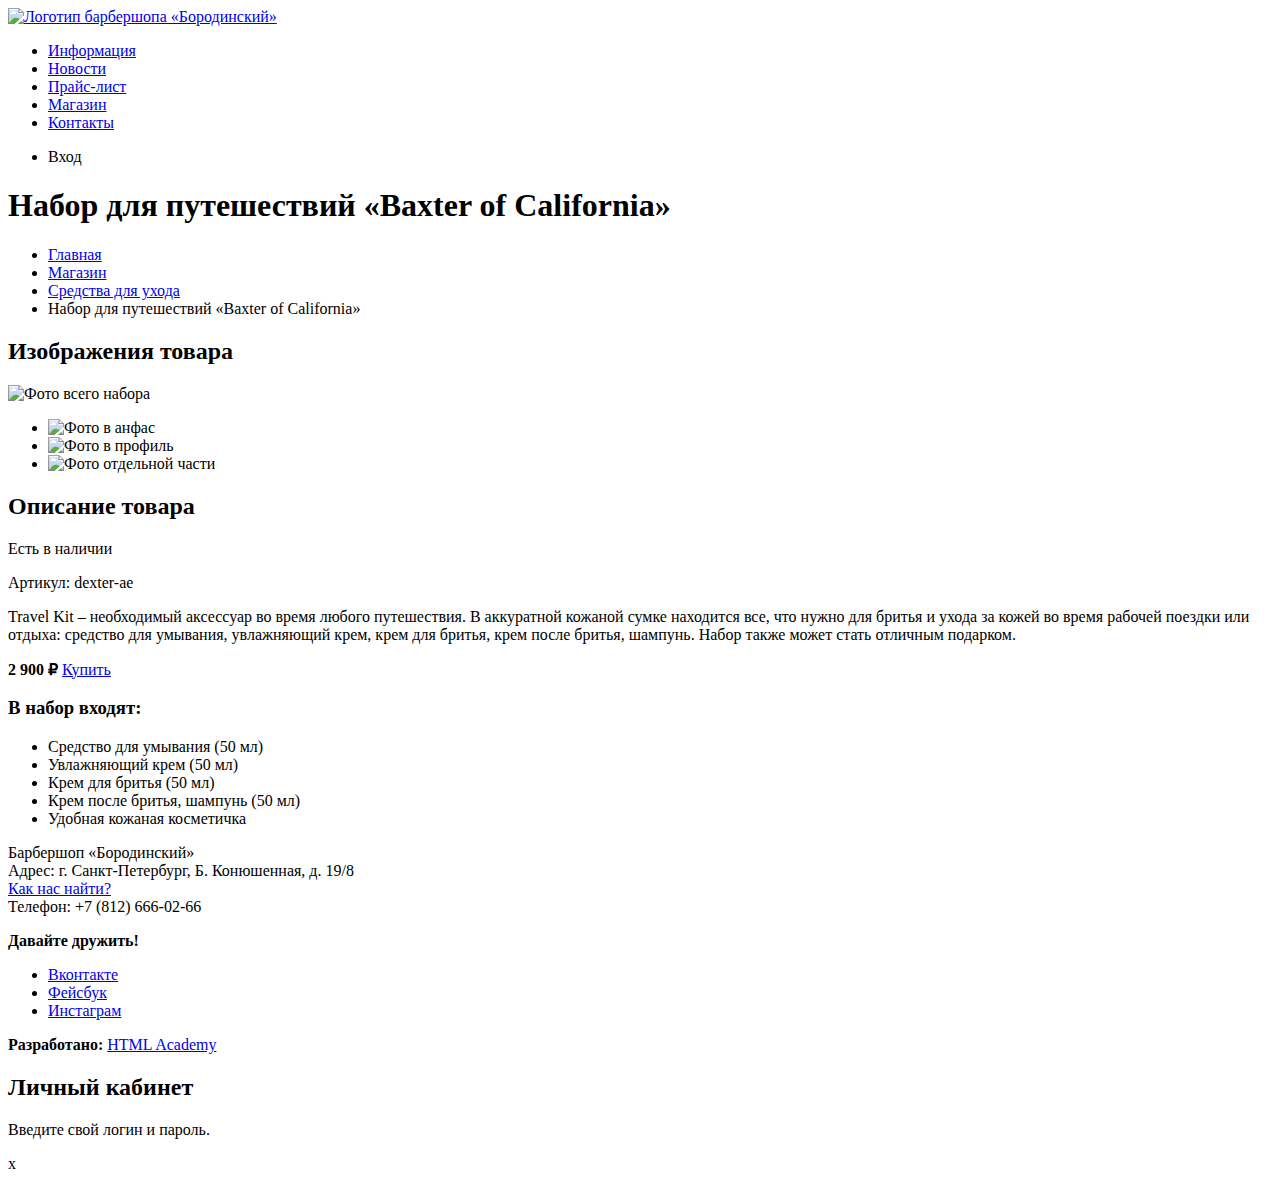
==== card-product.html @ 792886f7 "Базовая разметка Барбершоп." ====
<!DOCTYPE html>
<html lang="ru">
  <head>
    <meta charset="utf-8">
    <title></title>
  </head>
  <body>
    <header class="main-header">
      <nav class="main-navigation">
        <a class="main-header-logo" href="index.html">
          <img src="img/logo.svg" width="111" height="24" alt="Логотип барбершопа «Бородинский»">
        </a>
        <ul class="site-navigation">
          <li><a href="info.html">Информация</a></li>
          <li><a href="news.html">Новости</a></li>
          <li><a href="price.html">Прайс-лист</a></li>
           <li class="site-navigation-current"><a href="catalog.html">Магазин</a></li>
          <li><a href="contacts.html">Контакты</a></li>
        </ul>
        <ul class="user-navigation">
          <li class="login-link">Вход</li>
        </ul>
      </nav>
    </header>
    <main class="container">
      <h1 class="page-title">Набор для путешествий «Baxter of California»</h1>
      <ul class="breadcrumbs">
        <li><a href="index.html">Главная</a></li>
        <li><a href="#">Магазин</a></li>
        <li><a href="#">Средства для ухода</a></li>
        <li class="breadcrumbs-current">Набор для путешествий «Baxter of California»</li>
      </ul>
      <section class="product-photos">
        <h2 class="visually-hidden">Изображения товара</h2>
        <p class="product-photo-full">
          <img src="img/product-big.jpg" width="460" height="498" alt="Фото всего набора">
        </p>
        <ul class="product-photo-preview">
          <li><img src="img/product-small-1.jpg" width="140" height="149" alt="Фото в анфас"></li>
          <li><img src="img/product-small-2.jpg" width="140" height="149" alt="Фото в профиль"></li>
          <li><img src="img/product-small-3.jpg" width="140" height="149" alt="Фото отдельной части"></li>
        </ul>
      </section>
      <section class="product-info">
        <h2 class="visually-hidden">Описание товара</h2>
        <p class="product-availability">Есть в наличии</p>
        <p class="product-article">Артикул: dexter-ae</p>
        <p class="product-text">Travel Kit – необходимый аксессуар во время любого путешествия. В аккуратной кожаной сумке находится все, что нужно для бритья и ухода за кожей во время рабочей поездки или отдыха: средство для умывания, увлажняющий крем, крем для бритья, крем после бритья, шампунь. Набор также может стать отличным подарком.</p>
        <p class="product-price">
          <b>2 900 ₽</b>
          <a class="button" href="#">Купить</a>
        </p>
        <h3>В набор входят:</h3>
        <ul>
          <li>Средство для умывания (50 мл)</li>
          <li>Увлажняющий крем (50 мл)</li>
          <li>Крем для бритья (50 мл)</li>
          <li>Крем после бритья, шампунь (50 мл)</li>
          <li>Удобная кожаная косметичка</li>
        </ul>
      </section>
    </main>
    <footer class="main-footer">
      <p class="footer-contacts">
        Барбершоп «Бородинский»<br>
        Адрес: г. Санкт-Петербург, Б. Конюшенная, д. 19/8<br>
        <a href="map.html">Как нас найти?</a><br>
        Телефон: +7 (812) 666-02-66
      </p>
      <div class="footer-social">
        <b>Давайте дружить!</b>
        <ul>
          <li><a class="social-button" href="#">Вконтакте</a></li>
          <li><a class="social-button" href="#">Фейсбук</a></li>
          <li><a class="social-button" href="#">Инстаграм</a></li>
        </ul>
      </div>
      <p class="footer-copyright">
        <b>Разработано:</b> <a class="button" href="https://htmlacademy.ru">HTML Academy</a>
      </p>
    </footer>

    <section class="modal modal-login">
      <h2>Личный кабинет</h2>
      <p>Введите свой логин и пароль.</p>
      <!-- Здесь будет форма -->
      <span class="modal-close">x</span>
    </section>
  </body>
</html>
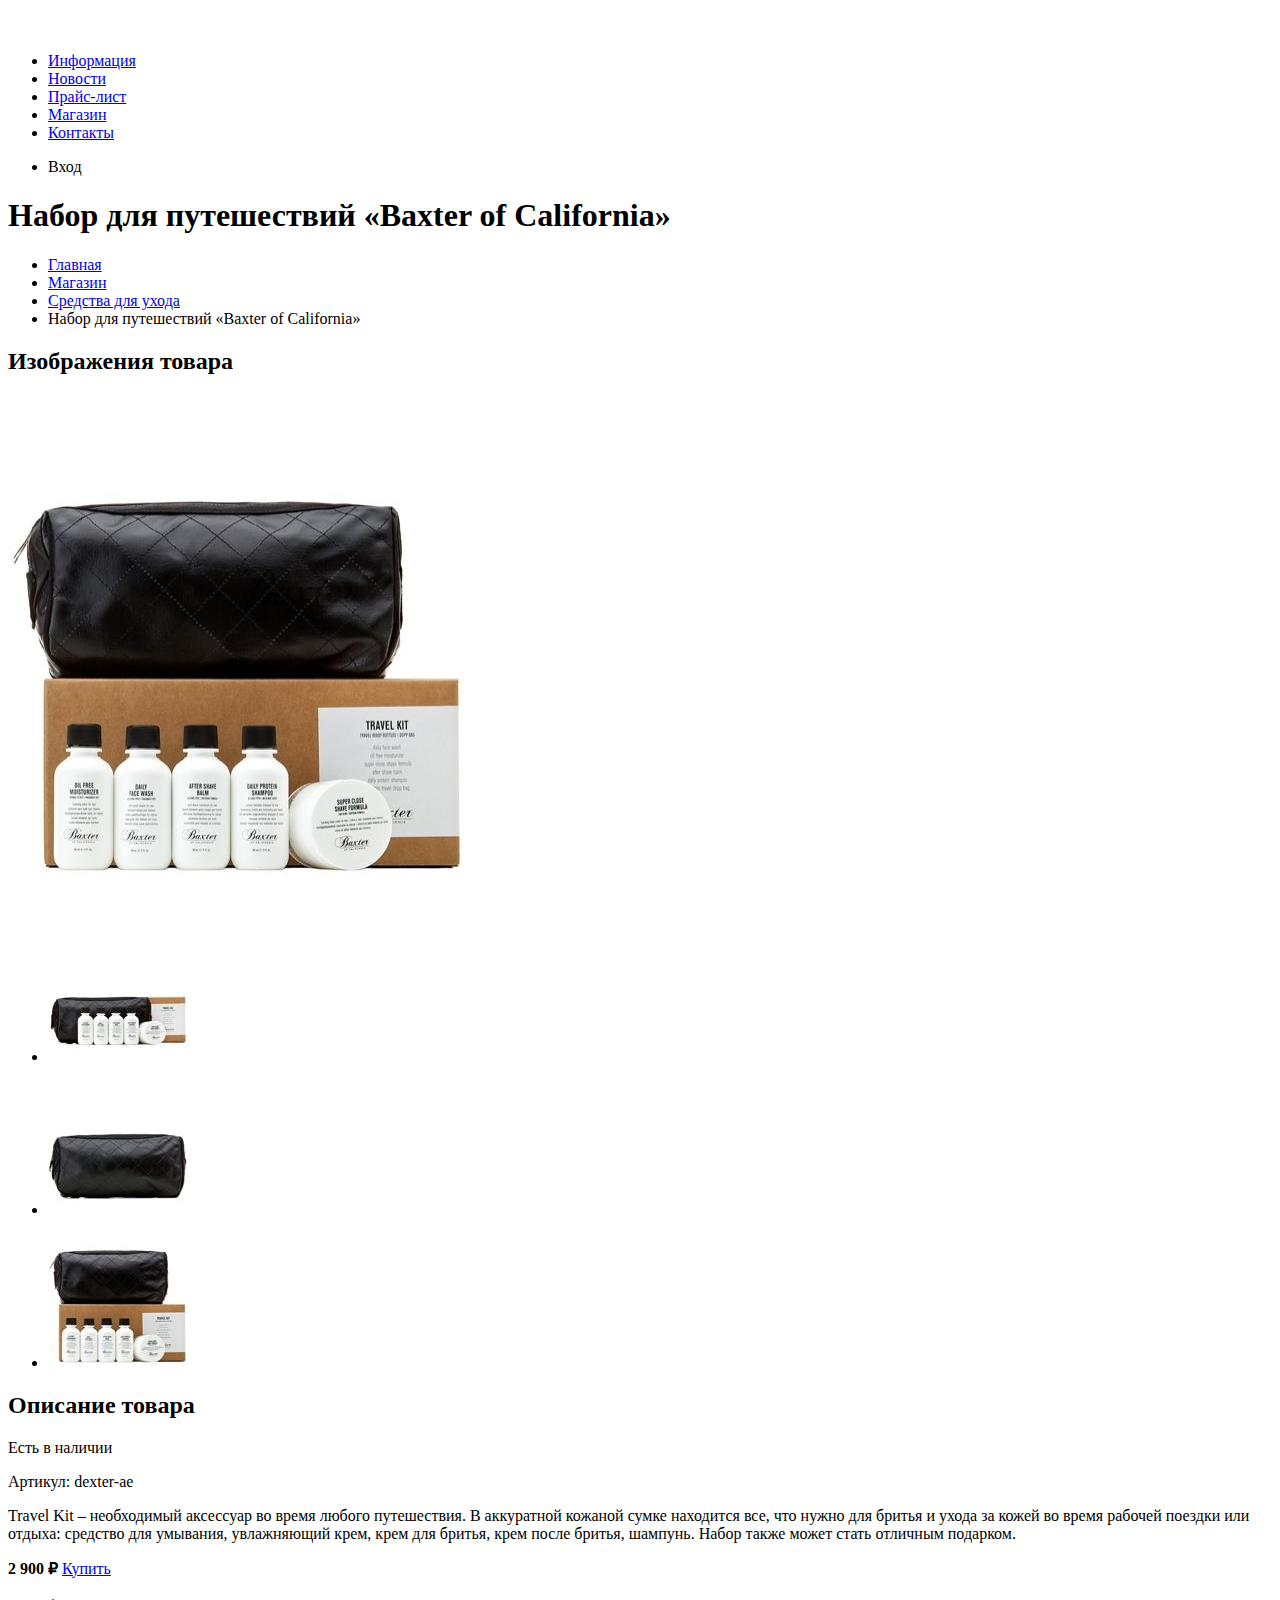
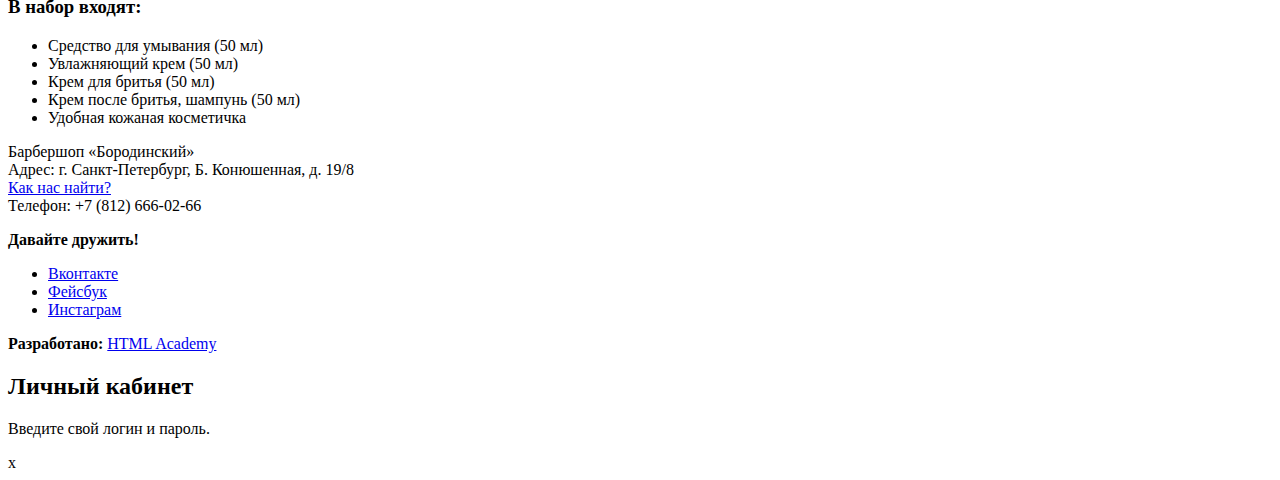
==== commit c7ded18a: "Подготовил графику для проекта Barbershop" ====
--- a/card-product.html
+++ b/card-product.html
@@ -8,7 +8,7 @@
     <header class="main-header">
       <nav class="main-navigation">
         <a class="main-header-logo" href="index.html">
-          <img src="img/logo.svg" width="111" height="24" alt="Логотип барбершопа «Бородинский»">
+          <img src="img/logo-2.svg" width="111" height="24" alt="Логотип барбершопа «Бородинский»">
         </a>
         <ul class="site-navigation">
           <li><a href="info.html">Информация</a></li>
@@ -33,12 +33,12 @@
       <section class="product-photos">
         <h2 class="visually-hidden">Изображения товара</h2>
         <p class="product-photo-full">
-          <img src="img/product-big.jpg" width="460" height="498" alt="Фото всего набора">
+          <img src="img/journey-item-1.jpg" width="460" height="498" alt="Фото всего набора">
         </p>
         <ul class="product-photo-preview">
-          <li><img src="img/product-small-1.jpg" width="140" height="149" alt="Фото в анфас"></li>
-          <li><img src="img/product-small-2.jpg" width="140" height="149" alt="Фото в профиль"></li>
-          <li><img src="img/product-small-3.jpg" width="140" height="149" alt="Фото отдельной части"></li>
+          <li><img src="img/journey-item-2.jpg" width="140" height="149" alt="Фото в анфас"></li>
+          <li><img src="img/journey-item-3.jpg" width="140" height="149" alt="Фото в профиль"></li>
+          <li><img src="img/journey-item-4.jpg" width="140" height="149" alt="Фото отдельной части"></li>
         </ul>
       </section>
       <section class="product-info">
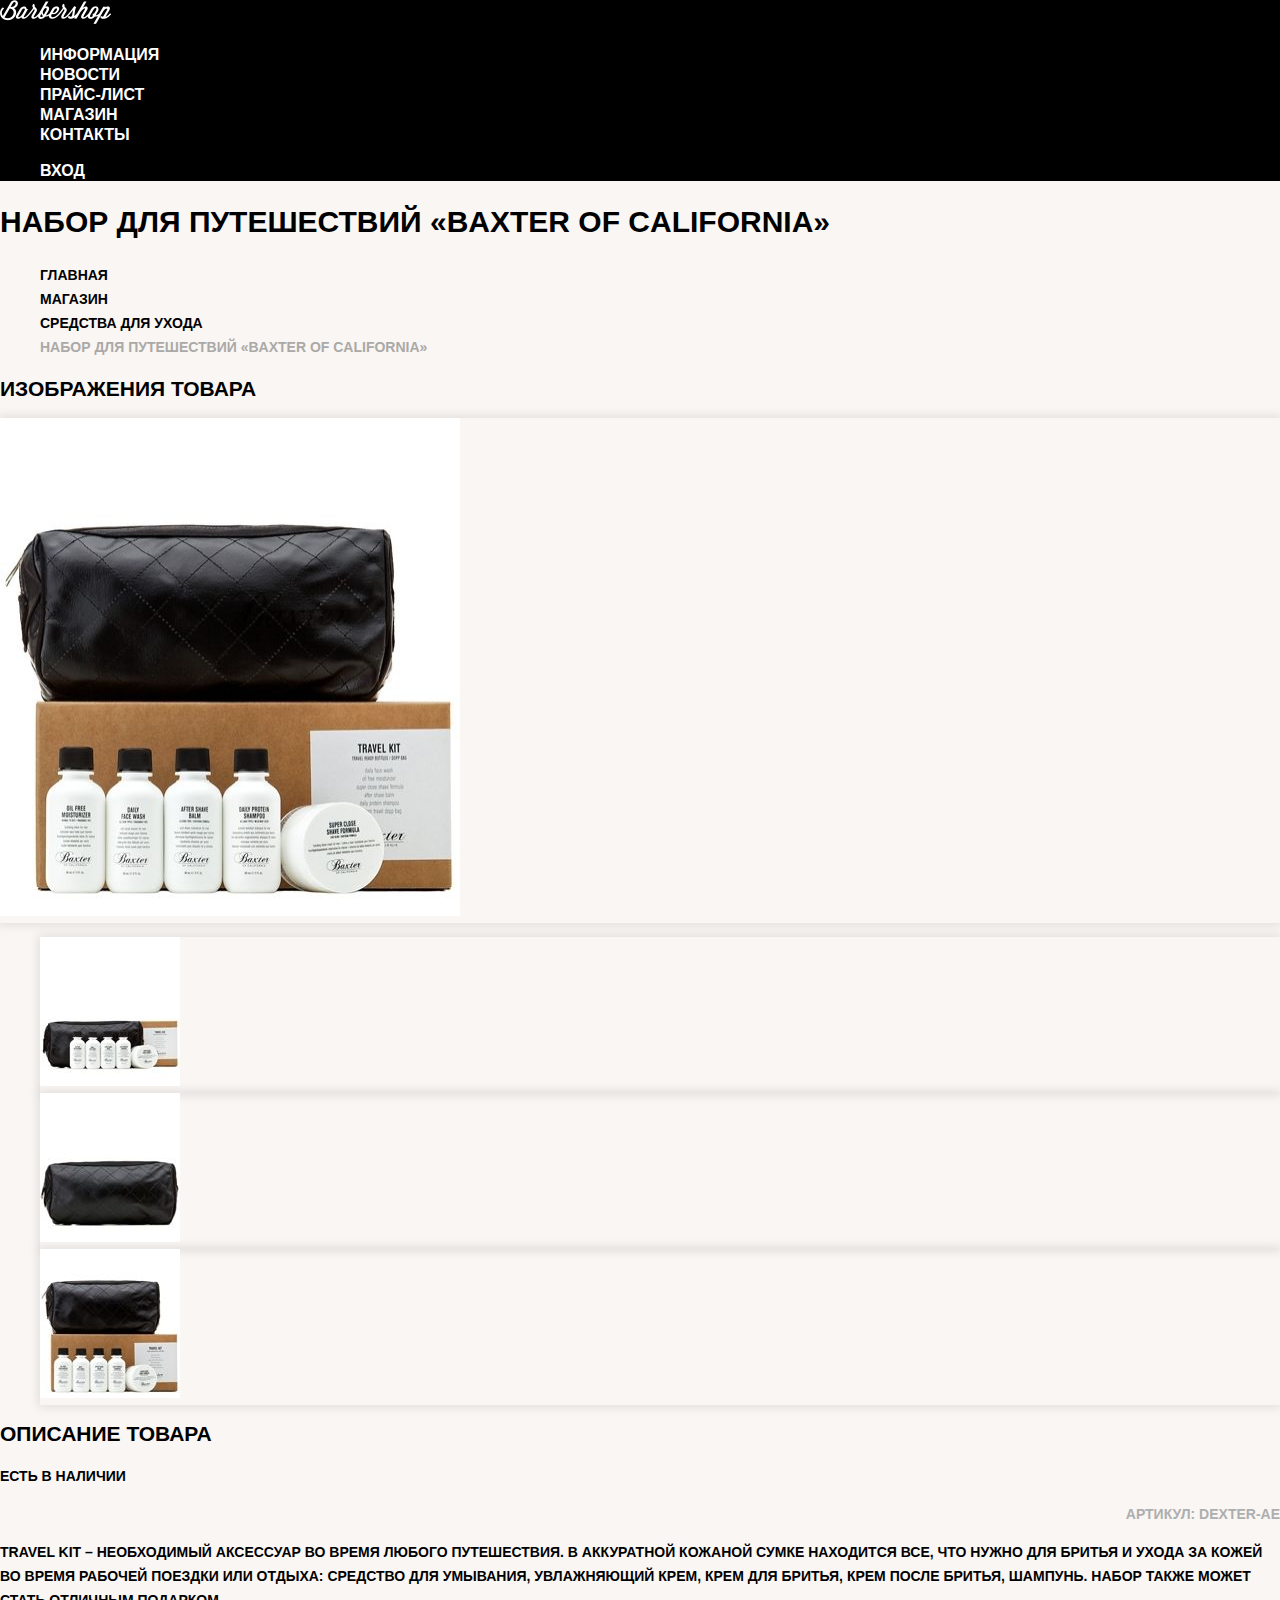
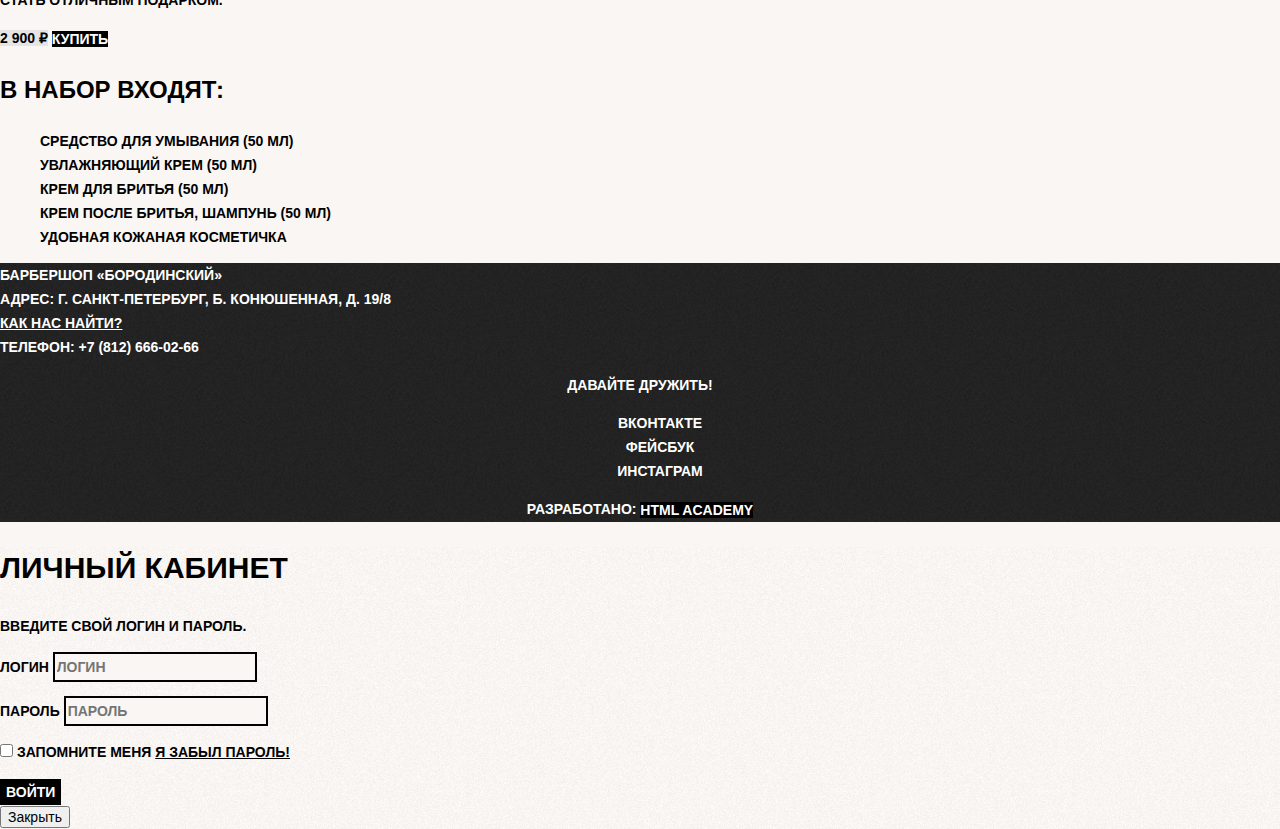
==== commit b2b85326: "Разметка и базовая стилизация" ====
--- a/card-product.html
+++ b/card-product.html
@@ -2,9 +2,11 @@
 <html lang="ru">
   <head>
     <meta charset="utf-8">
-    <title></title>
+    <title>HTML Academy: Барбершоп Страница продуктов</title>
+    <link rel="stylesheet" href="css/normalize.css">
+    <link rel="stylesheet" href="css/style.css">
   </head>
-  <body>
+  <body class="inner-page">
     <header class="main-header">
       <nav class="main-navigation">
         <a class="main-header-logo" href="index.html">
@@ -18,7 +20,9 @@
           <li><a href="contacts.html">Контакты</a></li>
         </ul>
         <ul class="user-navigation">
-          <li class="login-link">Вход</li>
+          <li class="login-link">
+            <a class="login-link" href="login.html">Вход</a>
+          </li>
         </ul>
       </nav>
     </header>
@@ -83,8 +87,25 @@
     <section class="modal modal-login">
       <h2>Личный кабинет</h2>
       <p>Введите свой логин и пароль.</p>
-      <!-- Здесь будет форма -->
-      <span class="modal-close">x</span>
+      <form class="login-form" action="https://echo.htmlacademy.ru" method="post">
+        <p>
+          <label class="visually-hidden" for="user-login">Логин</label>
+          <input class="login-icon-user" id="user-login" type="text" name="login" placeholder="Логин">
+        </p>
+        <p>
+          <label class="visually-hidden" for="user-password">Пароль</label>
+          <input class="login-icon-password" id="user-password" type="password" name="password" placeholder="Пароль">
+        </p>
+        <p class="login-password-info">
+          <label class="login-checkbox">
+            <input type="checkbox" name="remember" class="visually-hidden">
+            <span class="checkbox-indicator"></span>Запомните меня
+          </label>
+          <a class="restore" href="#">Я забыл пароль!</a>
+        </p>
+        <button class="button" type="submit">Войти</button>
+      </form>
+      <button class="modal-close" type="button">Закрыть</button>
     </section>
   </body>
 </html>
--- a/css/style.css
+++ b/css/style.css
@@ -0,0 +1,374 @@
+@font-face {
+  font-family: 'Pts-Sans';
+  font-weight: 400;
+  font-style: normal;
+  src: url('../fonts/ptsansnarrow.woff2') format('woff2'),
+        url('../fonts/ptsansnarrow.woff') format('woff');
+}
+
+@font-face {
+  font-family: 'Pts-Sans-Bold';
+  font-weight: 700;
+  font-style: normal;
+  src: url('../fonts/ptsansnarrowbold.woff2') format('woff2'),
+        url('../fonts/ptsansnarrowbold.woff') format('woff');
+}
+
+body {
+  margin: 0;
+  padding: 0;
+
+  font-family: 'PT Sans Narrow', Arial, sans-serif;
+  font-size: 14px;
+  line-height: 24px;
+  font-weight: 700;
+  color: #ffffff;
+  text-transform: uppercase;
+
+  background-color: #000000;
+  background-image: url('../img/background.jpg');
+  background-position: top center;
+  background-repeat: no-repeat;
+}
+
+.inner-page {
+  color: #000000;
+
+  background-color: #f9f6f3;
+  background-image: url("img/pattern-light.jpg");
+  background-position: 0 0;
+  background-repeat: repeat;
+}
+
+a {
+  text-decoration: none;
+}
+
+.button {
+  font: inherit;
+
+  text-align: center;
+  color: #ffffff;
+  vertical-align: middle;
+  text-transform: uppercase;
+
+  background-color: #000000;
+  border: none;
+}
+
+.button:hover,
+.button:focus,
+.button:active {
+  background-color: #663d15;
+}
+
+.main-navigation {
+  font-size: 16px;
+  line-height: 20px;
+  color: #ffffff;
+
+  background-color: #000000;
+}
+
+.site-navigation,
+.user-navigation {
+  list-style: none;
+}
+
+.site-navigation a,
+.user-navigation a {
+  color: #ffffff;
+}
+
+.site-navigation a:hover,
+.site-navigation a:focus,
+.user-navigation a:hover,
+.user-navigation a:focus {
+  background-color: #242424;
+}
+
+.features-list {
+  list-style: none;
+}
+
+.feature-item {
+  text-align: center;
+}
+
+.feature-item h3 {
+  font-size: 30px;
+  line-height: 42px;
+}
+
+.index-columns {
+  color: #000000;
+
+  background-color: #f8f5f2;
+  background-image: url('../img/background-color.jpg');
+  background-position: 0 0;
+  background-repeat: repeat;
+}
+
+.index-columns h2 {
+  font-size: 30px;
+  line-height: 42px;
+}
+
+.news-list {
+  list-style: none;
+}
+
+.news-item time {
+  text-transform: none;
+}
+
+.gallery-content {
+  background-color: #cccccc;
+  border: 7px solid #ffffff;
+}
+
+.appointment-item input {
+  font: inherit;
+
+  background-color: transparent;
+  border: 2px solid #000000;
+}
+
+.appointment-item input:focus {
+  border-color: #663d15;
+}
+
+.page-title {
+  font-size: 30px;
+  line-height: 42px;
+}
+
+.breadcrumbs {
+  list-style: none;
+}
+
+.breadcrumbs a {
+  color: #000000;
+}
+
+.breadcrumbs a:hover,
+.breadcrumbs a:focus {
+  text-decoration: underline;
+}
+
+.breadcrumbs-current {
+  color: #aba9a7;
+}
+
+.filter fieldset {
+  border: none;
+}
+
+.filter legend {
+  font-size: 24px;
+  line-height: 30px;
+}
+
+.filter ul {
+  list-style: none;
+  line-height: 18px;
+}
+
+.filter-input:hover + label,
+.filter-input:focus + label {
+  color: #663d15;
+}
+
+.filter-input:disabled + label {
+  color: #000000;
+
+  opacity: 0.5;
+}
+
+.catalog-list {
+  list-style: none;
+}
+
+.catalog-item {
+  background-color: #f8f8f8;
+  box-shadow: 0 0 10px rgba(0, 0, 0, 0.1);
+}
+
+.catalog-item:hover {
+  box-shadow: 0 0 10px rgba(0, 0, 0, 0.2);
+}
+
+.catalog-item a {
+  color: #000000;
+}
+
+.catalog-item h3 {
+  font-size: 14px;
+  line-height: 18px;
+}
+
+.catalog-category {
+  text-transform: none;
+}
+
+.catalog-item-price b {
+  font-size: 14px;
+  line-height: 20px;
+  text-align: center;
+
+  background-color: #e5e5e5;
+}
+
+.catalog-item-price .button {
+  line-height: 20px;
+  color: #ffffff;
+}
+
+.pagination-list {
+  list-style: none;
+}
+
+.pagination-item a {
+  color: #ffffff;
+
+  background-color: #000000;
+}
+
+.pagination-item a:hover,
+.pagination-item a:focus,
+.pagination-item a:active {
+  background-color: #663d15;
+}
+
+.pagination-item-current a {
+  color: #000000;
+
+  background-color: #ffffff;
+}
+
+.pagination-item-current a:hover,
+.pagination-item-current a:focus,
+.pagination-item-current a:active {
+  color: #000000;
+
+  background-color: #ffffff;
+}
+
+.product-photo-preview {
+  list-style: none;
+}
+
+.product-photo-preview li {
+  box-shadow: 0 0 10px 2px rgba(0, 0, 0, 0.1);
+}
+
+.product-photo-full {
+  box-shadow: 0 0 10px 2px rgba(0, 0, 0, 0.1);
+}
+
+.product-article {
+  text-align: right;
+  color: #aeaeae;
+}
+
+.product-price b {
+  line-height: 20px;
+  text-align: center;
+
+  background-color: #e5e5e5;
+}
+
+.product-info h3 {
+  font-size: 24px;
+  line-height: 30px;
+}
+
+.product-info ul {
+  list-style: none;
+}
+
+.main-footer {
+  color: #ffffff;
+
+  background-color: #212121;
+  background-image: url('../img/pattern-dark.jpg');
+  background-position: 0 0;
+  background-repeat: repeat;
+}
+
+.footer-contacts a {
+  color: #ffffff;
+  text-decoration: underline;
+}
+
+.footer-contacts a:hover,
+.footer-contacts a:focus {
+  text-decoration: none;
+}
+
+.footer-social {
+  text-align: center;
+}
+
+.footer-social ul {
+  list-style: none;
+}
+
+.social-button {
+  color: #ffffff;
+}
+
+.footer-copyright {
+  text-align: center;
+}
+
+.footer-copyright .button:hover,
+.footer-copyright .button:focus {
+  color: #000000;
+
+  background-color: #ffffff;
+}
+
+.modal {
+  color: #000000;
+
+  background-color: #f8f3f0;
+  background-image: url('../img/background-color.jpg');
+  background-position: 0 0;
+  background-repeat: repeat;
+}
+
+.modal h2 {
+  font-size: 30px;
+  line-height: 42px;
+}
+
+.login-form input[type="text"],
+.login-form input[type="password"] {
+  font: inherit;
+  color: #000000;
+  text-transform: uppercase;
+
+  background-color: #f9f6f3;
+  border: 2px solid #000000;
+}
+
+.login-form input:focus {
+  border-color: #663d15;
+}
+
+.login-checkbox:hover,
+.login-checkbox:focus {
+  color: #663d15;
+}
+
+.restore {
+  color: #000000;
+  text-decoration: underline;
+}
+
+.restore:hover,
+.restore:focus {
+  text-decoration: none;
+}
+
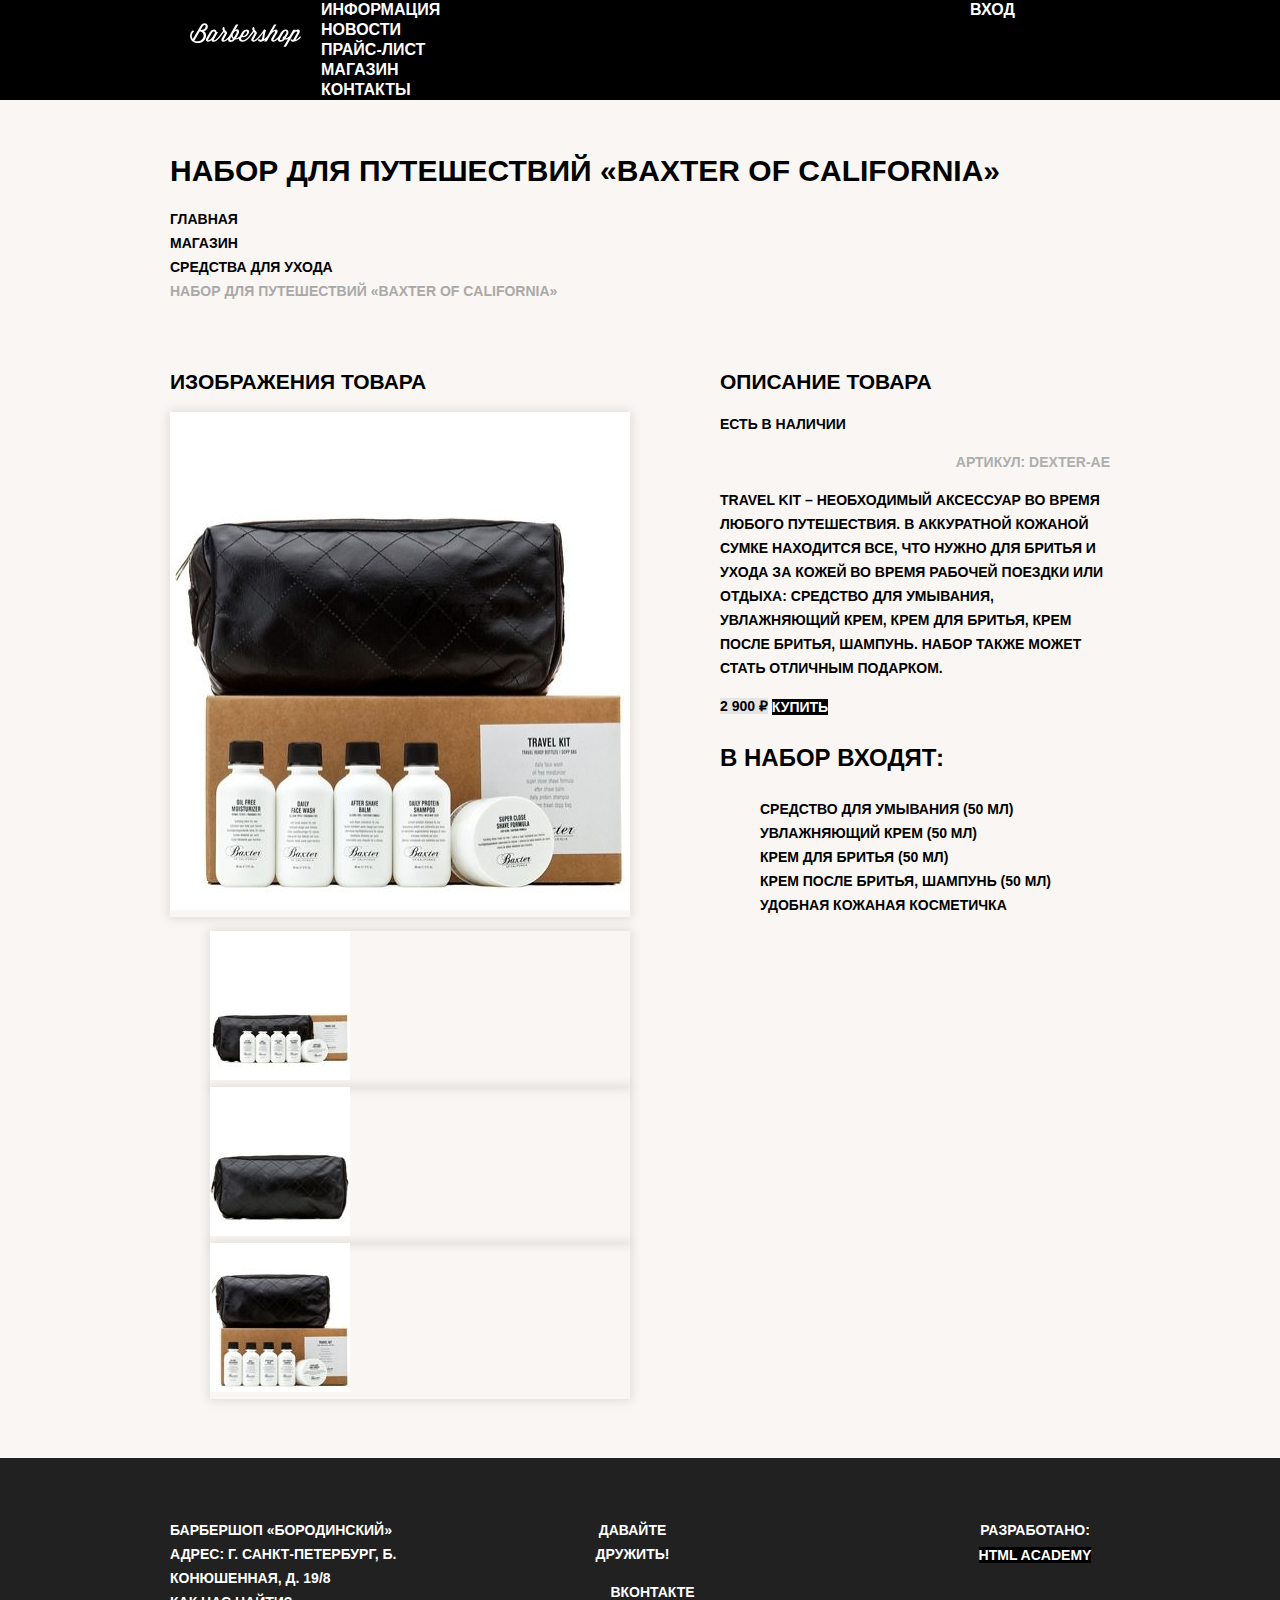
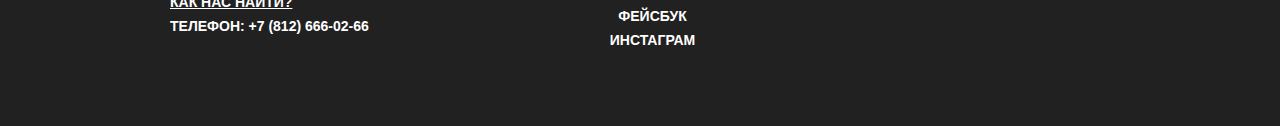
==== commit 6b46ab52: "Сетка Барбершоп." ====
--- a/card-product.html
+++ b/card-product.html
@@ -8,49 +8,56 @@
   </head>
   <body class="inner-page">
     <header class="main-header">
-      <nav class="main-navigation">
+      <nav class="main-navigation container">
         <a class="main-header-logo" href="index.html">
-          <img src="img/logo-2.svg" width="111" height="24" alt="Логотип барбершопа «Бородинский»">
+          <img src="img/logo.svg" width="111" height="24" alt="Логотип барбершопа «Бородинский»">
         </a>
         <ul class="site-navigation">
           <li><a href="info.html">Информация</a></li>
           <li><a href="news.html">Новости</a></li>
           <li><a href="price.html">Прайс-лист</a></li>
-           <li class="site-navigation-current"><a href="catalog.html">Магазин</a></li>
+          <li class="site-navigation-current"><a href="catalog.html">Магазин</a></li>
           <li><a href="contacts.html">Контакты</a></li>
         </ul>
         <ul class="user-navigation">
-          <li class="login-link">
-            <a class="login-link" href="login.html">Вход</a>
-          </li>
+          <li><a class="login-link" href="login.html">Вход</a></li>
         </ul>
       </nav>
     </header>
-    <main class="container">
-      <h1 class="page-title">Набор для путешествий «Baxter of California»</h1>
+  <main class="container">
+    <h1 class="page-title">Набор для путешествий «Baxter of California»</h1>
       <ul class="breadcrumbs">
         <li><a href="index.html">Главная</a></li>
         <li><a href="#">Магазин</a></li>
         <li><a href="#">Средства для ухода</a></li>
         <li class="breadcrumbs-current">Набор для путешествий «Baxter of California»</li>
       </ul>
+      <div class="catalog-columns">
       <section class="product-photos">
         <h2 class="visually-hidden">Изображения товара</h2>
         <p class="product-photo-full">
           <img src="img/journey-item-1.jpg" width="460" height="498" alt="Фото всего набора">
         </p>
         <ul class="product-photo-preview">
-          <li><img src="img/journey-item-2.jpg" width="140" height="149" alt="Фото в анфас"></li>
-          <li><img src="img/journey-item-3.jpg" width="140" height="149" alt="Фото в профиль"></li>
-          <li><img src="img/journey-item-4.jpg" width="140" height="149" alt="Фото отдельной части"></li>
+          <li>
+            <img src="img/journey-item-2.jpg" width="140" height="149" alt="Фото в анфас">
+          </li>
+          <li>
+            <img src="img/journey-item-3.jpg" width="140" height="149" alt="Фото в профиль">
+          </li>
+          <li>
+            <img src="img/journey-item-4.jpg" width="140" height="149" alt="Фото отдельной части">
+          </li>
         </ul>
       </section>
       <section class="product-info">
         <h2 class="visually-hidden">Описание товара</h2>
-        <p class="product-availability">Есть в наличии</p>
-        <p class="product-article">Артикул: dexter-ae</p>
-        <p class="product-text">Travel Kit – необходимый аксессуар во время любого путешествия. В аккуратной кожаной сумке находится все, что нужно для бритья и ухода за кожей во время рабочей поездки или отдыха: средство для умывания, увлажняющий крем, крем для бритья, крем после бритья, шампунь. Набор также может стать отличным подарком.</p>
-        <p class="product-price">
+          <div class="product-description">
+            <p class="product-availability">Есть в наличии</p>
+            <p class="product-article">Артикул: dexter-ae</p>
+          </div>
+          <p class="product-text">Travel Kit – необходимый аксессуар во время любого путешествия. В аккуратной кожаной сумке находится все, что нужно для бритья и ухода за кожей во время рабочей поездки или отдыха: средство для умывания, увлажняющий крем, крем для бритья, крем после бритья, шампунь. Набор также может стать отличным подарком.</p>
+          <p class="product-price">
           <b>2 900 ₽</b>
           <a class="button" href="#">Купить</a>
         </p>
@@ -63,49 +70,28 @@
           <li>Удобная кожаная косметичка</li>
         </ul>
       </section>
-    </main>
-    <footer class="main-footer">
-      <p class="footer-contacts">
-        Барбершоп «Бородинский»<br>
-        Адрес: г. Санкт-Петербург, Б. Конюшенная, д. 19/8<br>
-        <a href="map.html">Как нас найти?</a><br>
-        Телефон: +7 (812) 666-02-66
-      </p>
-      <div class="footer-social">
-        <b>Давайте дружить!</b>
-        <ul>
-          <li><a class="social-button" href="#">Вконтакте</a></li>
-          <li><a class="social-button" href="#">Фейсбук</a></li>
-          <li><a class="social-button" href="#">Инстаграм</a></li>
-        </ul>
-      </div>
-      <p class="footer-copyright">
-        <b>Разработано:</b> <a class="button" href="https://htmlacademy.ru">HTML Academy</a>
-      </p>
-    </footer>
-
-    <section class="modal modal-login">
-      <h2>Личный кабинет</h2>
-      <p>Введите свой логин и пароль.</p>
-      <form class="login-form" action="https://echo.htmlacademy.ru" method="post">
-        <p>
-          <label class="visually-hidden" for="user-login">Логин</label>
-          <input class="login-icon-user" id="user-login" type="text" name="login" placeholder="Логин">
-        </p>
-        <p>
-          <label class="visually-hidden" for="user-password">Пароль</label>
-          <input class="login-icon-password" id="user-password" type="password" name="password" placeholder="Пароль">
-        </p>
-        <p class="login-password-info">
-          <label class="login-checkbox">
-            <input type="checkbox" name="remember" class="visually-hidden">
-            <span class="checkbox-indicator"></span>Запомните меня
-          </label>
-          <a class="restore" href="#">Я забыл пароль!</a>
-        </p>
-        <button class="button" type="submit">Войти</button>
-      </form>
-      <button class="modal-close" type="button">Закрыть</button>
-    </section>
+    </div>
+</main>
+<footer class="main-footer">
+  <div class="container">
+    <p class="footer-contacts">
+    Барбершоп «Бородинский»<br>
+    Адрес: г. Санкт-Петербург, Б. Конюшенная, д. 19/8<br>
+    <a href="map.html">Как нас найти?</a><br>
+    Телефон: +7 (812) 666-02-66
+  </p>
+  <div class="footer-social">
+    <b>Давайте дружить!</b>
+    <ul>
+      <li><a class="social-button" href="#">Вконтакте</a></li>
+      <li><a class="social-button" href="#">Фейсбук</a></li>
+      <li><a class="social-button" href="#">Инстаграм</a></li>
+    </ul>
+  </div>
+  <p class="footer-copyright">
+    <b>Разработано:</b> <a class="button" href="https://htmlacademy.ru">HTML Academy</a>
+  </p>
+  </div>
+</footer>
   </body>
 </html>
--- a/css/style.css
+++ b/css/style.css
@@ -1,24 +1,8 @@
-@font-face {
-  font-family: 'Pts-Sans';
-  font-weight: 400;
-  font-style: normal;
-  src: url('../fonts/ptsansnarrow.woff2') format('woff2'),
-        url('../fonts/ptsansnarrow.woff') format('woff');
-}
-
-@font-face {
-  font-family: 'Pts-Sans-Bold';
-  font-weight: 700;
-  font-style: normal;
-  src: url('../fonts/ptsansnarrowbold.woff2') format('woff2'),
-        url('../fonts/ptsansnarrowbold.woff') format('woff');
-}
-
 body {
   margin: 0;
   padding: 0;
 
-  font-family: 'PT Sans Narrow', Arial, sans-serif;
+  font-family: "PT Sans Narrow", Arial, sans-serif;
   font-size: 14px;
   line-height: 24px;
   font-weight: 700;
@@ -26,7 +10,7 @@
   text-transform: uppercase;
 
   background-color: #000000;
-  background-image: url('../img/background.jpg');
+  background-image: url("img/bg.jpg");
   background-position: top center;
   background-repeat: no-repeat;
 }
@@ -40,6 +24,16 @@
   background-repeat: repeat;
 }
 
+.main-header {
+  margin-bottom: 75px;
+}
+
+.inner-page .main-header {
+  margin-bottom: 50px;
+
+  background-color: #000000;
+}
+
 a {
   text-decoration: none;
 }
@@ -63,16 +57,67 @@
 }
 
 .main-navigation {
+  display: flex;
+  flex-direction: column;
+  align-items: center;
+
   font-size: 16px;
   line-height: 20px;
   color: #ffffff;
 
+  background-color: transparent;
+}
+
+.inner-page .main-navigation {
+  display: flex;
+  align-items: flex-start;
+  flex-direction: row;
+}
+
+.main-header-logo {
+  order: 2;
+  width: 368px;
+  height: 153px;
+}
+
+.inner-page .main-header-logo {
+  order: 0;
+
+  width: 111px;
+  height: 24px;
+  padding: 23px 20px;
+}
+
+.main-navigation-wrapper {
+  width: 100%;
+  margin-bottom: 60px;
+
   background-color: #000000;
 }
+
+.main-navigation-wrapper .container {
+  display: flex;
+  justify-content: space-between;
+}
+
 
 .site-navigation,
 .user-navigation {
   list-style: none;
+  margin: 0;
+  padding: 0;
+}
+
+.site-navigation {
+  width: 620px;
+}
+
+.user-navigation {
+  width: 140px;
+}
+
+.inner-page .user-navigation {
+  margin-left: auto;
 }
 
 .site-navigation a,
@@ -87,11 +132,27 @@
   background-color: #242424;
 }
 
+.container {
+  width: 940px;
+  margin: 0 auto;
+  padding: 0 10px;
+}
+
+.features {
+  margin-bottom: 80px;
+}
+
 .features-list {
+  display: flex;
+  justify-content: space-between;
+  margin: 0;
+  padding: 0;
+
   list-style: none;
 }
 
 .feature-item {
+  width: 300px;
   text-align: center;
 }
 
@@ -101,10 +162,15 @@
 }
 
 .index-columns {
+  display: flex;
+  justify-content: space-between;
+  padding: 50px 80px;
+  margin-bottom: 35px;
+
   color: #000000;
 
   background-color: #f8f5f2;
-  background-image: url('../img/background-color.jpg');
+  background-image: url("img/pattern-light.jpg");
   background-position: 0 0;
   background-repeat: repeat;
 }
@@ -114,12 +180,20 @@
   line-height: 42px;
 }
 
+.news {
+  width: 380px;
+}
+
 .news-list {
   list-style: none;
 }
 
 .news-item time {
   text-transform: none;
+}
+
+.gallery {
+  width: 300px;
 }
 
 .gallery-content {
@@ -127,6 +201,14 @@
   border: 7px solid #ffffff;
 }
 
+.contacts {
+  width: 380px;
+}
+
+.appointment {
+  width: 300px;
+}
+
 .appointment-item input {
   font: inherit;
 
@@ -139,11 +221,19 @@
 }
 
 .page-title {
+  margin: 0;
+  margin-bottom: 15px;
+  padding: 0;
+
   font-size: 30px;
   line-height: 42px;
 }
 
 .breadcrumbs {
+  padding: 0;
+  margin: 0;
+  margin-bottom: 50px;
+
   list-style: none;
 }
 
@@ -160,6 +250,15 @@
   color: #aba9a7;
 }
 
+.catalog-columns {
+  display: flex;
+  justify-content: space-between;
+}
+
+.filters {
+  width: 180px;
+}
+
 .filter fieldset {
   border: none;
 }
@@ -185,13 +284,31 @@
   opacity: 0.5;
 }
 
+.catalog {
+  width: 700px;
+}
+
 .catalog-list {
+  display: flex;
+  flex-wrap: wrap;
+  padding: 0;
+  margin: 0;
+  margin-bottom: 25px;
+
   list-style: none;
 }
 
 .catalog-item {
+  width: 220px;
+  margin-bottom: 20px;
+  margin-right: 20px;
+
   background-color: #f8f8f8;
   box-shadow: 0 0 10px rgba(0, 0, 0, 0.1);
+}
+
+.catalog-item:nth-child(3n) {
+  margin-right: 0;
 }
 
 .catalog-item:hover {
@@ -225,6 +342,9 @@
 }
 
 .pagination-list {
+  padding: 0;
+  margin: 0;
+
   list-style: none;
 }
 
@@ -258,6 +378,10 @@
   list-style: none;
 }
 
+.product-photos {
+  width: 460px;
+}
+
 .product-photo-preview li {
   box-shadow: 0 0 10px 2px rgba(0, 0, 0, 0.1);
 }
@@ -278,6 +402,10 @@
   background-color: #e5e5e5;
 }
 
+.product-info {
+  width: 390px;
+}
+
 .product-info h3 {
   font-size: 24px;
   line-height: 30px;
@@ -288,12 +416,29 @@
 }
 
 .main-footer {
+  margin-top: 65px;
+  padding: 60px 0;
+
   color: #ffffff;
 
   background-color: #212121;
-  background-image: url('../img/pattern-dark.jpg');
+  background-image: url("img/pattern-dark.jpg");
   background-position: 0 0;
   background-repeat: repeat;
+}
+
+.inner-page .main-footer {
+  margin-top: 45px;
+}
+
+.main-footer .container {
+  display: flex;
+}
+
+.footer-contacts {
+  width: 320px;
+  margin: 0;
+  margin-right: 70px;
 }
 
 .footer-contacts a {
@@ -307,6 +452,8 @@
 }
 
 .footer-social {
+  width: 145px;
+
   text-align: center;
 }
 
@@ -319,6 +466,9 @@
 }
 
 .footer-copyright {
+  width: 150px;
+  margin: 0;
+  margin-left: auto;
   text-align: center;
 }
 
@@ -328,47 +478,3 @@
 
   background-color: #ffffff;
 }
-
-.modal {
-  color: #000000;
-
-  background-color: #f8f3f0;
-  background-image: url('../img/background-color.jpg');
-  background-position: 0 0;
-  background-repeat: repeat;
-}
-
-.modal h2 {
-  font-size: 30px;
-  line-height: 42px;
-}
-
-.login-form input[type="text"],
-.login-form input[type="password"] {
-  font: inherit;
-  color: #000000;
-  text-transform: uppercase;
-
-  background-color: #f9f6f3;
-  border: 2px solid #000000;
-}
-
-.login-form input:focus {
-  border-color: #663d15;
-}
-
-.login-checkbox:hover,
-.login-checkbox:focus {
-  color: #663d15;
-}
-
-.restore {
-  color: #000000;
-  text-decoration: underline;
-}
-
-.restore:hover,
-.restore:focus {
-  text-decoration: none;
-}
-
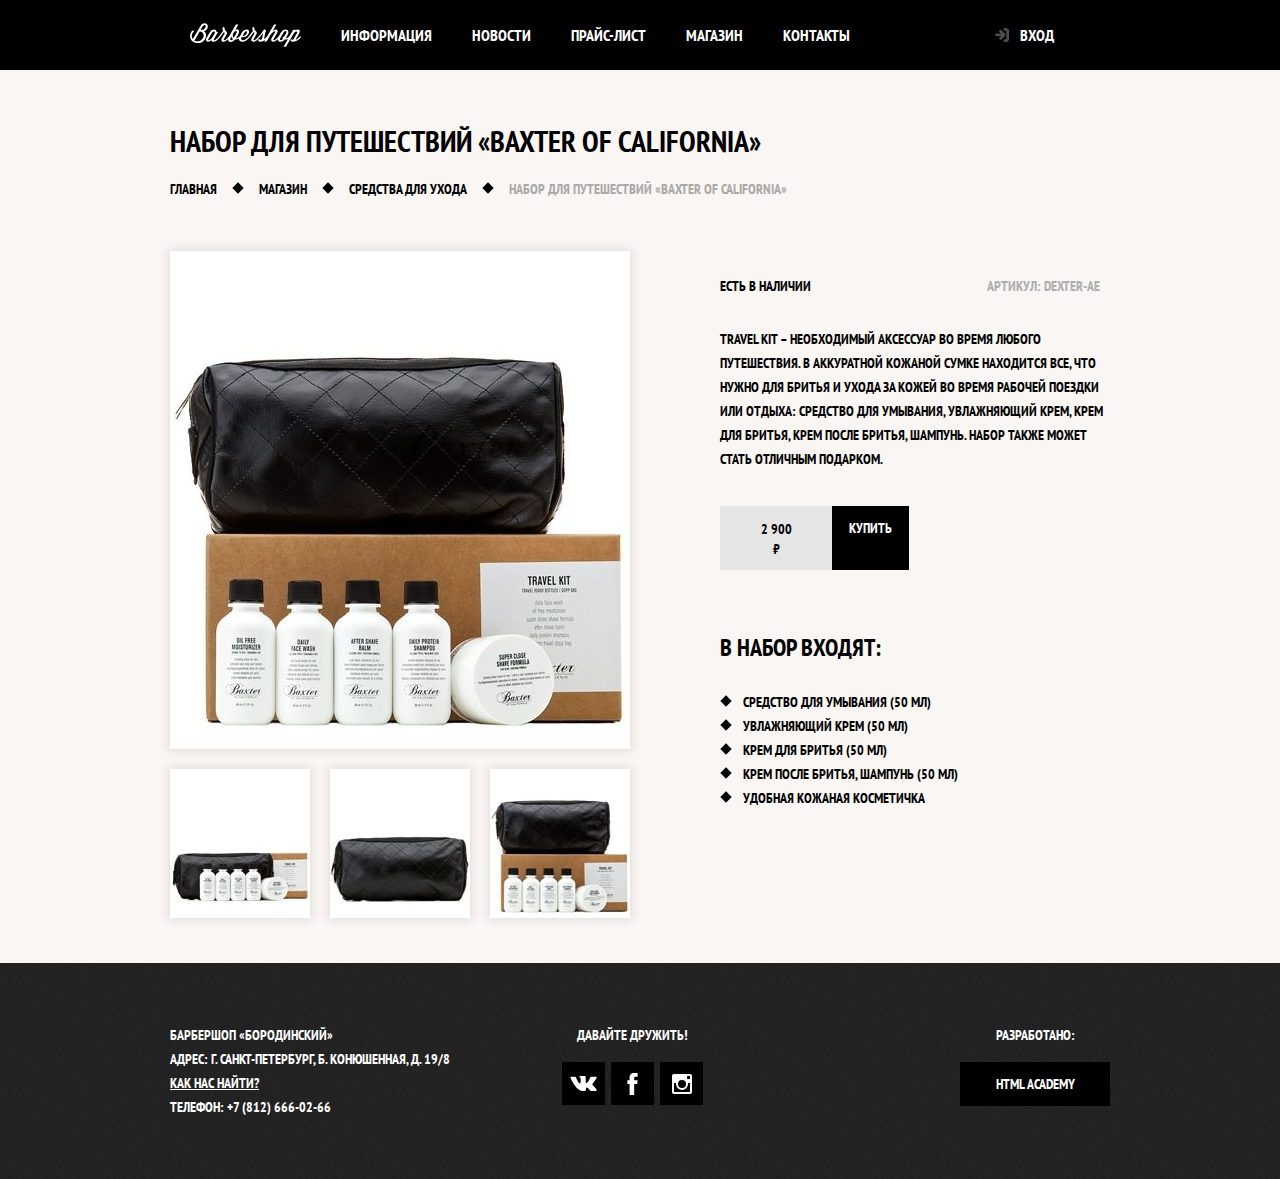
==== commit de379162: "Декоративные элементы." ====
--- a/card-product.html
+++ b/card-product.html
@@ -3,6 +3,7 @@
   <head>
     <meta charset="utf-8">
     <title>HTML Academy: Барбершоп Страница продуктов</title>
+    <link href="https://fonts.googleapis.com/css?family=PT+Sans+Narrow:400,700&amp;subset=latin,cyrillic" rel="stylesheet">
     <link rel="stylesheet" href="css/normalize.css">
     <link rel="stylesheet" href="css/style.css">
   </head>
@@ -83,9 +84,24 @@
   <div class="footer-social">
     <b>Давайте дружить!</b>
     <ul>
-      <li><a class="social-button" href="#">Вконтакте</a></li>
-      <li><a class="social-button" href="#">Фейсбук</a></li>
-      <li><a class="social-button" href="#">Инстаграм</a></li>
+      <li><a class="social-button" href="#"><span class="visually-hidden">Вконтакте</span>
+        <svg xmlns="http://www.w3.org/2000/svg" width="27" height="15" viewBox="0 0 26.14 14.91">
+          <path d="M26 13.47l-.09-.17a13.55 13.55 0 0 0-2.6-3q-.87-.83-1.1-1.12A1 1 0 0 1 22 8a10.27 10.27 0 0 1 1.22-1.78l.88-1.16q2.35-3.13 2-4L26 .94a.8.8 0 0 0-.4-.22 2.14 2.14 0 0 0-.87 0h-3.92a.51.51 0 0 0-.27 0h-.3a.6.6 0 0 0-.15.14.93.93 0 0 0-.14.24 22.22 22.22 0 0 1-1.46 3.06q-.5.84-.93 1.46a7 7 0 0 1-.71.91 4.94 4.94 0 0 1-.52.47q-.23.18-.35.15l-.23-.05a.9.9 0 0 1-.31-.33 1.49 1.49 0 0 1-.16-.53v-.55-.65-.57-1.12-1-.75a3.14 3.14 0 0 0 0-.62 2.12 2.12 0 0 0-.14-.44.73.73 0 0 0-.28-.33 1.57 1.57 0 0 0-.46-.18A9 9 0 0 0 12.57 0a8.93 8.93 0 0 0-3.25.33 1.83 1.83 0 0 0-.52.41q-.25.3-.07.33a1.67 1.67 0 0 1 1.16.59l.08.16a2.6 2.6 0 0 1 .19.63 6.32 6.32 0 0 1 .12 1 10.59 10.59 0 0 1 0 1.7q-.07.71-.13 1.1a2.21 2.21 0 0 1-.18.64 2.69 2.69 0 0 1-.16.3l-.07.07a1 1 0 0 1-.37.07.86.86 0 0 1-.46-.19 3.27 3.27 0 0 1-.56-.52 7 7 0 0 1-.66-.93q-.37-.6-.76-1.42l-.22-.39q-.2-.38-.56-1.11t-.62-1.43A.9.9 0 0 0 5.2.9h-.07a.93.93 0 0 0-.22-.16A1.44 1.44 0 0 0 4.6.65L.87.68A1 1 0 0 0 .1.94L0 1a.44.44 0 0 0 0 .22 1.08 1.08 0 0 0 .08.37Q.9 3.53 1.86 5.31t1.66 2.87Q4.23 9.27 5 10.24t1 1.24l.37.41.34.33a8.06 8.06 0 0 0 1 .78 16.34 16.34 0 0 0 1.4.9 7.6 7.6 0 0 0 1.79.72 6.19 6.19 0 0 0 2 .22h1.57a1.08 1.08 0 0 0 .72-.3l.05-.07a.9.9 0 0 0 .1-.25 1.38 1.38 0 0 0 0-.37 4.48 4.48 0 0 1 .09-1.05 2.77 2.77 0 0 1 .23-.71 1.74 1.74 0 0 1 .29-.4 1.19 1.19 0 0 1 .23-.2h.11a.86.86 0 0 1 .77.21 4.52 4.52 0 0 1 .83.79q.39.47.93 1.05a6.41 6.41 0 0 0 1 .87l.27.16a3.31 3.31 0 0 0 .71.3 1.53 1.53 0 0 0 .76.07l3.48-.05a1.58 1.58 0 0 0 .8-.17.68.68 0 0 0 .34-.37 1.06 1.06 0 0 0 0-.46 1.71 1.71 0 0 0-.1-.36z" fill="#fff">
+          </path>
+        </svg>
+      </a></li>
+      <li><a class="social-button" href="#"><span class="visually-hidden">Фейсбук</span>
+        <svg xmlns="http://www.w3.org/2000/svg" width="19" height="22" viewBox="0 0 10.15 21.74">
+          <path d="M3.34 1.12A4.77 4.77 0 0 1 6.53 0h3.61v3.81H7.81a1.07 1.07 0 0 0-1.09.83v2.55h3.42c-.08 1.23-.24 2.45-.41 3.67h-3v10.87H2.21V10.86H0V7.21h2.19V3.66a3.83 3.83 0 0 1 1.15-2.54z" fill="#fff">
+          </path>
+        </svg>
+      </a></li>
+      <li><a class="social-button" href="#"><span class="visually-hidden">Инстаграм</span>
+        <svg xmlns="http://www.w3.org/2000/svg" width="20" height="20" viewBox="0 0 20 20">
+          <path d="M18 0H2a2 2 0 0 0-2 2v16a2 2 0 0 0 2 2h16a2 2 0 0 0 2-2V2a2 2 0 0 0-2-2zm-8 6a4 4 0 1 1-4 4 4 4 0 0 1 4-4zM2.5 18a.47.47 0 0 1-.5-.5V9h2.1a3.4 3.4 0 0 0-.1 1 6 6 0 1 0 12 0 3.4 3.4 0 0 0-.1-1H18v8.5a.47.47 0 0 1-.5.5zM18 4.5a.47.47 0 0 1-.5.5h-2a.47.47 0 0 1-.5-.5v-2a.47.47 0 0 1 .5-.5h2a.47.47 0 0 1 .5.5z" fill="#fff">
+          </path>
+        </svg>
+      </a></li>
     </ul>
   </div>
   <p class="footer-copyright">
--- a/css/style.css
+++ b/css/style.css
@@ -10,7 +10,7 @@
   text-transform: uppercase;
 
   background-color: #000000;
-  background-image: url("img/bg.jpg");
+  background-image: url("../img/bg.jpg");
   background-position: top center;
   background-repeat: no-repeat;
 }
@@ -19,7 +19,7 @@
   color: #000000;
 
   background-color: #f9f6f3;
-  background-image: url("img/pattern-light.jpg");
+  background-image: url("../img/pattern-light.jpg");
   background-position: 0 0;
   background-repeat: repeat;
 }
@@ -38,7 +38,33 @@
   text-decoration: none;
 }
 
+img {
+  max-width: 100%;
+  height: auto;
+}
+
+.visually-hidden:not(:focus):not(:active),
+input[type="checkbox"].visually-hidden,
+input[type="radio"].visually-hidden {
+  position: absolute;
+
+  width: 1px;
+  height: 1px;
+  margin: -1px;
+  border: 0;
+  padding: 0;
+
+  white-space: nowrap;
+
+  clip-path: inset(100%);
+  clip: rect(0 0 0 0);
+  overflow: hidden;
+}
+
 .button {
+  display: inline-block;
+  margin-right: 16px;
+  padding: 10px 30px;
   font: inherit;
 
   text-align: center;
@@ -56,6 +82,13 @@
   background-color: #663d15;
 }
 
+.button.disabled,
+.button:disabled {
+  cursor: default;
+  opacity: 0.5;
+  background-color: #000000;
+}
+
 .main-navigation {
   display: flex;
   flex-direction: column;
@@ -109,11 +142,16 @@
 }
 
 .site-navigation {
+  display: flex;
+  flex-wrap: wrap;
   width: 620px;
+
 }
 
 .user-navigation {
+  display: flex;
   width: 140px;
+
 }
 
 .inner-page .user-navigation {
@@ -122,6 +160,10 @@
 
 .site-navigation a,
 .user-navigation a {
+  display: block;
+  padding: 25px 20px;
+
+  vertical-align: middle;
   color: #ffffff;
 }
 
@@ -132,6 +174,31 @@
   background-color: #242424;
 }
 
+.user-navigation .login-link {
+  position: relative;
+  padding-left: 50px;
+
+}
+
+.login-link::before {
+  content: "";
+  position: absolute;
+  top: 27px;
+  left: 24px;
+  width: 16px;
+  height: 18px;
+  background-image: url("../img/login.svg");
+  background-repeat: no-repeat;
+  background-position: 0 0;
+  opacity: 0.3;
+}
+
+.login-link:hover::before,
+.login-link:focus::before,
+.login-link:active::before {
+  opacity: 1;
+}
+
 .container {
   width: 940px;
   margin: 0 auto;
@@ -154,11 +221,34 @@
 .feature-item {
   width: 300px;
   text-align: center;
+
 }
 
 .feature-item h3 {
+  position: relative;
+  margin: 0;
+  margin-bottom: 60px;
   font-size: 30px;
   line-height: 42px;
+
+}
+
+.feature-item h3::after {
+  content: "";
+
+  position: absolute;
+  bottom: -30px;
+  left: 50%;
+  width: 20px;
+  height: 20px;
+  margin-left: -10px;
+
+  background-color: #ffffff;
+  transform: rotate(45deg);
+}
+
+.feature-item p {
+  margin: 0 10px;
 }
 
 .index-columns {
@@ -170,22 +260,41 @@
   color: #000000;
 
   background-color: #f8f5f2;
-  background-image: url("img/pattern-light.jpg");
-  background-position: 0 0;
-  background-repeat: repeat;
+
+  background-image:
+    url("../img/line.png"),
+    url("../img/pattern-light.jpg");
+  background-position: center, 0 0;
+  background-repeat: no-repeat, repeat;
 }
 
 .index-columns h2 {
+  margin: 0;
+  margin-bottom: 25px;
+
   font-size: 30px;
   line-height: 42px;
 }
 
 .news {
   width: 380px;
+
 }
 
 .news-list {
+  margin: 0;
+  margin-bottom: 25px;
+  padding: 0;
+
   list-style: none;
+}
+
+.news-item {
+  margin-bottom: 25px;
+}
+
+.news-item p {
+  margin: 0;
 }
 
 .news-item time {
@@ -196,20 +305,85 @@
   width: 300px;
 }
 
+.gallery-container {
+  position: relative;
+
+  height: 260px;
+}
+
 .gallery-content {
+  height: 164px;
+  margin: 0;
+
   background-color: #cccccc;
   border: 7px solid #ffffff;
 }
 
+.gallery-content img {
+  width: 286px;
+  height: 164px;
+}
+
+.gallery-button {
+  box-sizing: border-box;
+  position: absolute;
+  bottom: 0;
+  width: 140px;
+  margin: 0;
+}
+
+.gallery-button-back {
+  left: 0;
+}
+
+.gallery-button-next {
+  right: 0;
+}
+
 .contacts {
   width: 380px;
 }
 
+.contacts p {
+  margin: 0;
+  margin-bottom: 25px;
+}
+
 .appointment {
   width: 300px;
 }
 
+.appointment-info {
+  margin: 0;
+  margin-bottom: 15px;
+}
+
+.appointment-form {
+  display: flex;
+  flex-wrap: wrap;
+  justify-content: space-between;
+}
+
+.appointment-item {
+  width: 140px;
+  margin: 0;
+  margin-bottom: 10px;
+
+}
+
+.appointment-item label {
+  display: block;
+  margin-bottom: 9px;
+  margin-left: 15px;
+}
+
 .appointment-item input {
+  box-sizing: border-box;
+  width: 140px;
+  padding-top: 8px;
+  padding-left: 15px;
+  padding-right: 15px;
+  padding-bottom: 7px;
   font: inherit;
 
   background-color: transparent;
@@ -220,6 +394,13 @@
   border-color: #663d15;
 }
 
+.appointment .button {
+  display: block;
+  width: 100%;
+  margin-top: 10px;
+  margin-right: 0;
+}
+
 .page-title {
   margin: 0;
   margin-bottom: 15px;
@@ -230,11 +411,39 @@
 }
 
 .breadcrumbs {
+  display: flex;
+  justify-content: flex-start;
+  flex-wrap: wrap;
   padding: 0;
   margin: 0;
   margin-bottom: 50px;
 
   list-style: none;
+
+}
+
+.breadcrumbs li {
+  position: relative;
+
+  margin-right: 42px;
+}
+
+.breadcrumbs li:last-child {
+  margin-right: 0;
+}
+
+.breadcrumbs li::after {
+  content: "";
+
+  position: absolute;
+  top: 7px;
+  right: -25px;
+  width: 8px;
+  height: 8px;
+
+  background-color: #000000;
+
+  transform: rotate(45deg);
 }
 
 .breadcrumbs a {
@@ -250,6 +459,10 @@
   color: #aba9a7;
 }
 
+.breadcrumbs-current::after {
+  display: none;
+}
+
 .catalog-columns {
   display: flex;
   justify-content: space-between;
@@ -260,17 +473,41 @@
 }
 
 .filter fieldset {
+  padding: 0;
+  margin: 0;
+  margin-bottom: 30px;
   border: none;
 }
 
+.filter fieldset:first-child {
+  margin-bottom: 35px;
+}
+
 .filter legend {
+  margin-bottom: 26px;
   font-size: 24px;
   line-height: 30px;
 }
 
 .filter ul {
+  padding: 0;
+  margin: 0;
   list-style: none;
   line-height: 18px;
+}
+
+.filter-option {
+  margin-bottom: 19px;
+  padding-left: 45px;
+}
+
+.filter-option label {
+  position: relative;
+
+  display: block;
+
+  cursor: pointer;
+  user-select: none;
 }
 
 .filter-input:hover + label,
@@ -278,10 +515,62 @@
   color: #663d15;
 }
 
+.filter-input-checkbox + label::before {
+  content: "";
+  position: absolute;
+  left: -42px;
+  top: 0;
+
+  width: 16px;
+  height: 16px;
+
+  border: 2px solid #000000;
+}
+
+.filter-input-checkbox:checked + label::after {
+  content: "";
+
+  position: absolute;
+  top: 4px;
+  left: -38px;
+  width: 12px;
+  height: 12px;
+
+  background-image: url("../img/cross.svg");
+  background-repeat: no-repeat;
+  background-position: 0 0;
+}
+
+.filter-input-radio + label::before {
+  content: "";
+
+  position: absolute;
+  left: -42px;
+  top: -1px;
+  width: 16px;
+  height: 16px;
+
+  border: 2px solid #000000;
+  border-radius: 50%;
+}
+
 .filter-input:disabled + label {
   color: #000000;
 
   opacity: 0.5;
+}
+
+.filter-input-radio:checked + label::after {
+  content: "";
+
+  position: absolute;
+  top: 5px;
+  left: -36px;
+  width: 8px;
+  height: 8px;
+
+  background-color: #000000;
+  border-radius: 50%;
 }
 
 .catalog {
@@ -316,19 +605,41 @@
 }
 
 .catalog-item a {
+  display: flex;
+  flex-direction: column;
   color: #000000;
 }
 
 .catalog-item h3 {
+  order: 1;
+  margin-top: 17px;
+  margin-bottom: 12px;
+  margin-left: 16px;
+  margin-right: 15px;
   font-size: 14px;
   line-height: 18px;
 }
 
 .catalog-category {
+  display: block;
   text-transform: none;
 }
 
+.catalog-item-image {
+  width: 220px;
+  height: 165px;
+  margin: 0;
+}
+
+.catalog-item-price {
+  display: flex;
+  margin: 15px;
+  margin-top: 0;
+}
+
 .catalog-item-price b {
+  width: 112px;
+  padding: 13px 25px 11px;
   font-size: 14px;
   line-height: 20px;
   text-align: center;
@@ -337,18 +648,33 @@
 }
 
 .catalog-item-price .button {
+  width: 50px;
+  padding: 13px 18px 11px;
+  margin-right: 0;
   line-height: 20px;
   color: #ffffff;
 }
 
 .pagination-list {
+  display: flex;
+  flex-wrap: wrap;
   padding: 0;
   margin: 0;
 
   list-style: none;
 }
 
+.pagination-item {
+  margin-right: 5px;
+}
+
+.pagination-item:last-child {
+  margin-right: 0;
+}
+
 .pagination-item a {
+  display: block;
+  padding: 10px 19px;
   color: #ffffff;
 
   background-color: #000000;
@@ -375,6 +701,9 @@
 }
 
 .product-photo-preview {
+  display: flex;
+  padding: 0;
+  margin: 0;
   list-style: none;
 }
 
@@ -383,11 +712,33 @@
 }
 
 .product-photo-preview li {
+  width: 140px;
+  height: 149px;
+  margin-right: 20px;
   box-shadow: 0 0 10px 2px rgba(0, 0, 0, 0.1);
 }
 
+.product-photo-preview li:nth-child(3n) {
+  margin-right: 0;
+}
+
 .product-photo-full {
+  width: 460px;
+  height: 498px;
+  margin: 0;
+  margin-bottom: 20px;
   box-shadow: 0 0 10px 2px rgba(0, 0, 0, 0.1);
+}
+
+.product-description {
+  display: flex;
+  justify-content: space-between;
+  padding-right: 10px;
+  margin-bottom: 29px;
+}
+
+.product-description p {
+  width: 200px;
 }
 
 .product-article {
@@ -396,23 +747,71 @@
 }
 
 .product-price b {
+  width: 112px;
+  padding-top: 13px;
+  padding-left: 36px;
+  padding-right: 36px;
+  padding-bottom: 11px;
+
   line-height: 20px;
   text-align: center;
 
   background-color: #e5e5e5;
+
+  box-sizing: border-box;
+}
+
+.product-price .button {
+  padding-left: 17px;
+  padding-right: 17px;
 }
 
 .product-info {
   width: 390px;
+  padding-top: 23px;
+}
+
+.product-info p {
+  margin: 0;
 }
 
 .product-info h3 {
+  margin: 0;
+  margin-bottom: 27px;
   font-size: 24px;
   line-height: 30px;
 }
 
+.product-info .product-text {
+  margin-bottom: 35px;
+}
+
+.product-info .product-price {
+  display: flex;
+  margin-bottom: 63px;
+}
+
 .product-info ul {
+  margin: 0;
+  padding: 0;
   list-style: none;
+}
+
+.product-info li {
+  position: relative;
+
+  padding-left: 23px;
+}
+
+.product-info li::before {
+  content: "";
+  position: absolute;
+  top: 7px;
+  left: 2px;
+  width: 8px;
+  height: 8px;
+  background-color: #000000;
+  transform: rotate(45deg);
 }
 
 .main-footer {
@@ -422,7 +821,7 @@
   color: #ffffff;
 
   background-color: #212121;
-  background-image: url("img/pattern-dark.jpg");
+  background-image: url("../img/pattern-dark.jpg");
   background-position: 0 0;
   background-repeat: repeat;
 }
@@ -458,7 +857,38 @@
 }
 
 .footer-social ul {
+  display: flex;
+  flex-wrap: wrap;
+  justify-content: space-between;
+  width: 141px;
+  margin: 0 auto;
+  padding: 0;
   list-style: none;
+}
+
+.footer-social b {
+  display: block;
+  margin-bottom: 15px;
+}
+
+.social-button {
+  display: flex;
+  align-items: center;
+  justify-content: center;
+  width: 43px;
+  height: 43px;
+
+  background-color: #000000;
+}
+
+.social-button:hover,
+.social-button:focus {
+  background-color: #ffffff;
+}
+
+.social-button:hover path,
+.social-button:focus path {
+  fill: #000000;
 }
 
 .social-button {
@@ -470,6 +900,16 @@
   margin: 0;
   margin-left: auto;
   text-align: center;
+}
+
+.footer-copyright .button {
+  display: block;
+  margin-right: 0;
+}
+
+.footer-copyright b {
+  display: block;
+  margin-bottom: 15px;
 }
 
 .footer-copyright .button:hover,
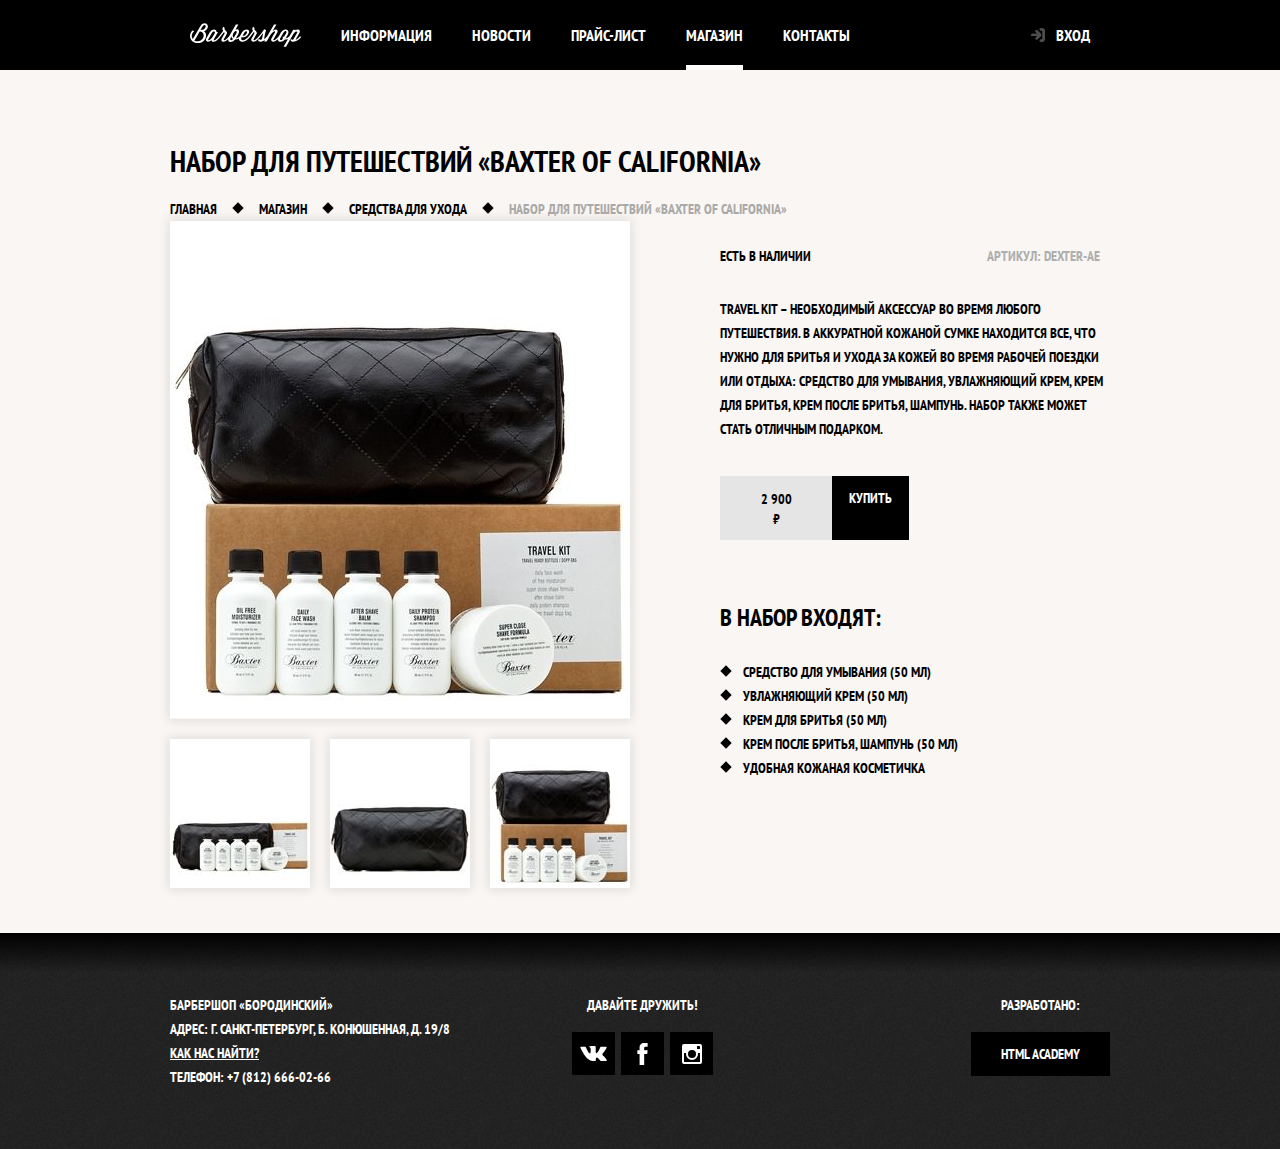
==== commit e6584ae6: "Минификация стилей, javascript." ====
--- a/card-product.html
+++ b/card-product.html
@@ -4,8 +4,8 @@
     <meta charset="utf-8">
     <title>HTML Academy: Барбершоп Страница продуктов</title>
     <link href="https://fonts.googleapis.com/css?family=PT+Sans+Narrow:400,700&amp;subset=latin,cyrillic" rel="stylesheet">
-    <link rel="stylesheet" href="css/normalize.css">
-    <link rel="stylesheet" href="css/style.css">
+    <link rel="stylesheet" href="css/normalize.min.css">
+    <link rel="stylesheet" href="css/style.min.css">
   </head>
   <body class="inner-page">
     <header class="main-header">
@@ -109,5 +109,32 @@
   </p>
   </div>
 </footer>
+
+<section class="modal modal-login">
+  <h2>Личный кабинет</h2>
+  <p class="modal-description">Введите пожалуйста свой логин и пароль</p>
+  <form class="login-form" action="https://echo.htmlacademy.ru" method="post">
+    <p>
+      <label class="visually-hidden" for="user-login">Логин</label>
+      <input class="login-icon-user" id="user-login" type="text" name="login" placeholder="Логин">
+    </p>
+    <p>
+      <label class="visually-hidden" for="user-password">Пароль</label>
+      <input class="login-icon-password" id="user-password" type="password" name="password" placeholder="Пароль">
+    </p>
+    <p class="login-help">
+      <label class="login-checkbox">
+        <input type="checkbox" name="remember" class="visually-hidden">
+        <span class="checkbox-indicator"></span>
+        Запомните меня
+      </label>
+      <a class="restore" href="#">Я забыл пароль!</a>
+    </p>
+    <button class="button" type="submit">Войти</button>
+  </form>
+  <button class="modal-close" type="button">Закрыть</button>
+</section>
+
+<script src="js/script.min.js"></script>
   </body>
 </html>
--- a/css/style.min.css
+++ b/css/style.min.css
@@ -0,0 +1 @@
+@-webkit-keyframes bounce{0%{-webkit-transform:translateY(-2000px);transform:translateY(-2000px)}70%{-webkit-transform:translateY(30px);transform:translateY(30px)}90%{-webkit-transform:translateY(-10px);transform:translateY(-10px)}to{-webkit-transform:translateY(0);transform:translateY(0)}}@keyframes bounce{0%{-webkit-transform:translateY(-2000px);transform:translateY(-2000px)}70%{-webkit-transform:translateY(30px);transform:translateY(30px)}90%{-webkit-transform:translateY(-10px);transform:translateY(-10px)}to{-webkit-transform:translateY(0);transform:translateY(0)}}@-webkit-keyframes shake{0%,to{-webkit-transform:translateX(0);transform:translateX(0)}10%,30%,50%,70%,90%{-webkit-transform:translateX(-10px);transform:translateX(-10px)}20%,40%,60%,80%{-webkit-transform:translateX(10px);transform:translateX(10px)}}@keyframes shake{0%,to{-webkit-transform:translateX(0);transform:translateX(0)}10%,30%,50%,70%,90%{-webkit-transform:translateX(-10px);transform:translateX(-10px)}20%,40%,60%,80%{-webkit-transform:translateX(10px);transform:translateX(10px)}}body{min-width:960px;margin:0;padding:0;font-family:"PT Sans Narrow",Arial,sans-serif;font-size:14px;line-height:24px;font-weight:700;color:#fff;text-transform:uppercase;background-color:#000;background-image:url(../img/background.jpg);background-position:top center;background-repeat:no-repeat}.inner-page{color:#000;background-color:#f9f6f3;background-image:url(../img/pattern-light.jpg);background-position:0 0;background-repeat:repeat}a{text-decoration:none}img{max-width:100%;height:auto}.visually-hidden:not(:focus):not(:active),input[type=checkbox].visually-hidden,input[type=radio].visually-hidden{position:absolute;width:1px;height:1px;margin:-1px;border:0;padding:0;white-space:nowrap;-webkit-clip-path:inset(100%);clip-path:inset(100%);clip:rect(0 0 0 0);overflow:hidden}.button{display:inline-block;margin-right:16px;padding:10px 30px;font:inherit;text-align:center;color:#fff;vertical-align:middle;text-transform:uppercase;background-color:#000;border:0}.button:active,.button:focus,.button:hover{background-color:#663d15}.button.disabled,.button:disabled{cursor:default;opacity:.5;background-color:#000}.container{width:940px;margin:0 auto;padding:0 10px}.main-header{margin-bottom:70px}.inner-page .main-header{margin-bottom:70px;background-color:#000}.main-navigation{-webkit-box-orient:vertical;-webkit-box-direction:normal;-ms-flex-direction:column;flex-direction:column;-webkit-box-align:center;-ms-flex-align:center;align-items:center;font-size:16px;line-height:20px;color:#fff;background-color:transparent}.inner-page .main-navigation{-webkit-box-align:start;-ms-flex-align:start;align-items:flex-start;-webkit-box-orient:horizontal;-webkit-box-direction:normal;-ms-flex-direction:row;flex-direction:row}.main-navigation,.main-navigation .container{display:-webkit-box;display:-ms-flexbox;display:flex}.main-header-logo{-webkit-box-ordinal-group:3;-ms-flex-order:2;order:2;width:368px;height:153px}.inner-page .main-header-logo{-webkit-box-ordinal-group:1;-ms-flex-order:0;order:0;width:111px;height:24px;padding:23px 20px}.main-navigation-wrapper{width:100%;margin-bottom:60px;background-color:#000}.main-navigation-wrapper .container{display:-webkit-box;display:-ms-flexbox;display:flex;-webkit-box-pack:justify;-ms-flex-pack:justify;justify-content:space-between}.site-navigation,.user-navigation{display:-webkit-box;display:-ms-flexbox;display:flex;margin:0;padding:0;list-style:none}.site-navigation{-ms-flex-wrap:wrap;flex-wrap:wrap;width:620px}.user-navigation{-webkit-box-pack:end;-ms-flex-pack:end;justify-content:flex-end;max-width:140px}.inner-page .user-navigation{margin-left:auto}.site-navigation a,.user-navigation a{display:block;padding:25px 20px;vertical-align:middle;color:#fff}.site-navigation a:focus,.site-navigation a:hover,.user-navigation a:focus,.user-navigation a:hover{background-color:#242424}.site-navigation-current{position:relative}.site-navigation-current a:not([href]){background-color:#000}.site-navigation-current::after{content:"";position:absolute;right:20px;bottom:0;left:20px;height:5px;background-color:#fff}.user-navigation .login-link{position:relative;padding-left:50px}.login-link::before{content:"";position:absolute;top:27px;left:24px;width:16px;height:18px;background-image:url(../img/login.svg);background-repeat:no-repeat;background-position:0 0;opacity:.3}.login-link:active::before,.login-link:focus::before,.login-link:hover::before{opacity:1}.features{margin-bottom:80px}.features-list{display:-webkit-box;display:-ms-flexbox;display:flex;-webkit-box-pack:justify;-ms-flex-pack:justify;justify-content:space-between;margin:0;padding:0;list-style:none}.feature-item{width:300px;text-align:center}.feature-item h3{position:relative;margin:0 0 60px;font-size:30px;line-height:42px}.feature-item h3::after{content:"";position:absolute;bottom:-30px;left:50%;width:20px;height:20px;margin-left:-10px;background-color:#fff;-webkit-transform:rotate(45deg);-ms-transform:rotate(45deg);transform:rotate(45deg)}.feature-item p{margin:0 10px}.index-columns{display:-webkit-box;display:-ms-flexbox;display:flex;-webkit-box-pack:justify;-ms-flex-pack:justify;justify-content:space-between;padding:50px 80px;margin-bottom:35px;color:#000;background-color:#f8f5f2;background-image:url(../img/line.png),url(../img/pattern-light.jpg);background-position:center,0 0;background-repeat:no-repeat,repeat}.index-columns h2{margin:0 0 25px;font-size:30px;line-height:42px}.news{width:380px}.news-list{margin:0 0 25px;padding:0;list-style:none}.news-item{margin-bottom:25px}.news-item p{margin:0}.news-item time{text-transform:none}.gallery{width:300px}.gallery-container{position:relative;height:260px}.gallery-content{height:164px;margin:0;background-color:#ccc;border:7px solid #fff}.gallery-content img{width:286px;height:164px}.gallery-button{position:absolute;bottom:0;-webkit-box-sizing:border-box;box-sizing:border-box;width:140px;margin:0}.gallery-button-back{left:0}.gallery-button-next{right:0}.contacts{width:380px}.contacts p{margin:0 0 25px}.appointment{width:300px}.appointment-info{margin:0 0 15px}.appointment-form{display:-webkit-box;display:-ms-flexbox;display:flex;-ms-flex-wrap:wrap;flex-wrap:wrap;-webkit-box-pack:justify;-ms-flex-pack:justify;justify-content:space-between}.appointment-item{width:140px;margin:0 0 10px}.appointment-item label{display:block;margin-bottom:9px;margin-left:15px}.appointment-item input{width:140px;padding:8px 15px 7px;font:inherit;background-color:transparent;border:2px solid #000;-webkit-box-sizing:border-box;box-sizing:border-box}.appointment-item input:focus{border-color:#663d15}.appointment .button{display:block;width:100%;margin-top:10px;margin-right:0}.inner-page-container{margin-bottom:55px}.page-title{margin:0 0 15px;padding:0;font-size:30px;line-height:42px}.breadcrumbs{display:-webkit-box;display:-ms-flexbox;display:flex;-webkit-box-pack:start;-ms-flex-pack:start;justify-content:flex-start;-ms-flex-wrap:wrap;flex-wrap:wrap;padding:0;margin:0;list-style:none}.breadcrumbs li{position:relative;margin-right:42px}.breadcrumbs li:last-child{margin-right:0}.breadcrumbs li::after{content:"";position:absolute;top:7px;right:-25px;width:8px;height:8px;background-color:#000;-webkit-transform:rotate(45deg);-ms-transform:rotate(45deg);transform:rotate(45deg)}.breadcrumbs a{color:#000}.breadcrumbs a:focus,.breadcrumbs a:hover{text-decoration:underline}.breadcrumbs-current{color:#aba9a7}.breadcrumbs-current::after{display:none}.catalog-columns{display:-webkit-box;display:-ms-flexbox;display:flex;-webkit-box-pack:justify;-ms-flex-pack:justify;justify-content:space-between}.filters{width:180px}.filter fieldset{padding:0;margin:0 0 30px;border:0}.filter fieldset:first-child{margin-bottom:35px}.filter legend{margin-bottom:26px;font-size:24px;line-height:30px}.filter ul{padding:0;margin:0;list-style:none;line-height:18px}.filter-option{margin-bottom:19px;padding-left:45px}.filter-option label{position:relative;display:block;cursor:pointer;-webkit-user-select:none;-moz-user-select:none;-ms-user-select:none;user-select:none}.filter-input-checkbox:focus+label,.filter-input-checkbox:hover+label,.filter-input:focus+label,.filter-input:hover+label{color:#663d15}.filter-input-checkbox+label::before{content:"";position:absolute;left:-42px;top:0;width:16px;height:16px;border:2px solid #000}.filter-input-checkbox:checked+label::after{content:"";position:absolute;top:4px;left:-38px;width:12px;height:12px;background-image:url(../img/cross.svg);background-repeat:no-repeat;background-position:0 0}.filter-input-radio+label::before{content:"";position:absolute;left:-42px;top:-1px;width:16px;height:16px;border:2px solid #000;border-radius:50%}.filter-input-radio:checked+label::after{content:"";position:absolute;top:5px;left:-36px;width:8px;height:8px;background-color:#000;border-radius:50%}.filter-input:focus+label::before,.login-checkbox input[type=checkbox]:focus+.checkbox-indicator{border-color:#663d15;outline:thin dotted;outline:5px auto -webkit-focus-ring-color}.filter-input:checked:disabled+label,.filter-input:disabled+label,.filter-input:disabled:focus+label,.filter-input:disabled:hover+label{color:#000;opacity:.5;pointer-events:none}.filter-button{padding-left:30px;padding-right:30px}.catalog{width:700px}.catalog-list{display:-webkit-box;display:-ms-flexbox;display:flex;-ms-flex-wrap:wrap;flex-wrap:wrap;padding:0;margin:0 0 25px;list-style:none}.catalog-item{width:220px;min-height:285px;margin-bottom:20px;margin-right:20px;background-color:#f8f8f8;-webkit-box-shadow:0 0 10px rgba(0,0,0,.1);box-shadow:0 0 10px rgba(0,0,0,.1)}.catalog-item:nth-child(3n){margin-right:0}.catalog-item:hover{-webkit-box-shadow:0 0 10px rgba(0,0,0,.2);box-shadow:0 0 10px rgba(0,0,0,.2)}.catalog-item a{display:-webkit-box;display:-ms-flexbox;display:flex;-webkit-box-orient:vertical;-webkit-box-direction:normal;-ms-flex-direction:column;flex-direction:column;color:#000}.catalog-item h3{-webkit-box-ordinal-group:2;-ms-flex-order:1;order:1;margin:17px 15px 12px 16px;font-size:14px;line-height:18px}.catalog-category{display:block;text-transform:none}.catalog-item-image{width:220px;height:165px;margin:0}.catalog-item-price,.pagination-list{display:-webkit-box;display:-ms-flexbox;display:flex;margin:0 15px 15px}.catalog-item-price b{width:112px;padding:13px 25px 11px;font-size:14px;line-height:20px;text-align:center;background-color:#e5e5e5;-webkit-box-sizing:border-box;box-sizing:border-box}.catalog-item-price .button{width:50px;padding:13px 18px 11px;margin-right:0;line-height:20px;color:#fff}.pagination-list{-ms-flex-wrap:wrap;flex-wrap:wrap;padding:0;margin:0;list-style:none}.pagination-item{margin-right:5px}.pagination-item:last-child{margin-right:0}.pagination-item a{display:block;padding:10px 19px;color:#fff;background-color:#000}.pagination-item a:active,.pagination-item a:focus,.pagination-item a:hover{background-color:#663d15}.pagination-item-current a{color:#000;background-color:#fff}.footer-copyright .button:focus,.footer-copyright .button:hover,.pagination-item-current a:active,.pagination-item-current a:focus,.pagination-item-current a:hover{color:#000;background-color:#fff}.product-photos{width:460px}.product-photo-preview{display:-webkit-box;display:-ms-flexbox;display:flex;padding:0;margin:0;list-style:none}.product-photo-preview li{width:140px;height:149px;margin-right:20px;-webkit-box-shadow:0 0 10px 2px rgba(0,0,0,.1);box-shadow:0 0 10px 2px rgba(0,0,0,.1)}.product-photo-preview li:hover{-webkit-box-shadow:0 0 10px 2px rgba(0,0,0,.2);box-shadow:0 0 10px 2px rgba(0,0,0,.2)}.product-photo-preview li:nth-child(3n){margin-right:0}.product-photo-full{width:460px;height:498px;margin:0 0 20px;-webkit-box-shadow:0 0 10px 2px rgba(0,0,0,.1);box-shadow:0 0 10px 2px rgba(0,0,0,.1)}.product-price b{width:112px;padding:13px 36px 11px;line-height:20px;text-align:center;background-color:#e5e5e5;-webkit-box-sizing:border-box;box-sizing:border-box}.product-info{width:390px;padding-top:23px}.product-info p{margin:0}.product-description{display:-webkit-box;display:-ms-flexbox;display:flex;-webkit-box-pack:justify;-ms-flex-pack:justify;justify-content:space-between;padding-right:10px;margin-bottom:29px}.product-description p{width:200px}.product-article{text-align:right;color:#aeaeae}.product-info .product-text{margin-bottom:35px}.product-info .product-price{display:-webkit-box;display:-ms-flexbox;display:flex;margin-bottom:63px}.product-price .button{padding-left:17px;padding-right:17px}.product-info h3{margin:0 0 27px;font-size:24px;line-height:30px}.product-info ul{margin:0;padding:0;list-style:none}.product-info li{position:relative;padding-left:23px}.custom-list-1 li::before,.product-info li::before{content:"";position:absolute;top:7px;left:2px;width:8px;height:8px;background-color:#000;-webkit-transform:rotate(45deg);-ms-transform:rotate(45deg);transform:rotate(45deg)}.inner-content{margin-bottom:75px}.inner-content h2,.inner-content h3{margin-top:60px;margin-bottom:30px;font-size:24px;line-height:30px}.inner-content h3{font-size:20px;line-height:24px}.inner-content h2+h3{margin-top:30px}.inner-content p{margin:14px 0}.inner-content table{border-collapse:collapse}.inner-content td{padding:10px 15px;border:2px solid #000}.inner-content .big-heading{display:-webkit-box;display:-ms-flexbox;display:flex;-webkit-box-align:center;-ms-flex-align:center;align-items:center;margin-top:55px;margin-bottom:65px;font-size:48px;line-height:48px;text-align:center}.big-heading::after,.big-heading::before{content:"";-webkit-box-flex:1;-ms-flex-positive:1;flex-grow:1;-ms-flex-negative:0;flex-shrink:0;width:50px;height:2px;background:#000}.big-heading::before{margin-right:25px}.big-heading::after{margin-left:25px}.custom-list-1{margin:14px 0;padding:0;list-style:none}.custom-list-1 li{position:relative;margin-bottom:15px;padding-left:20px}.custom-list-1 li::before{top:8px;left:0}.custom-table-1{width:100%}.custom-table-1 td{width:50%}.custom-table-1 td:last-child{text-align:center}.inner-columns{display:-webkit-box;display:-ms-flexbox;display:flex;-webkit-box-pack:justify;-ms-flex-pack:justify;justify-content:space-between;-ms-flex-wrap:wrap;flex-wrap:wrap;margin:60px 0}.inner-column-left,.inner-column-right{width:460px}.inner-column-left :first-child,.inner-column-right :first-child{margin-top:0}.inner-column-left :last-child,.inner-column-right :last-child{margin-bottom:0}.inner-columns>h2:first-child{width:460px;margin-top:0;margin-right:460px;margin-right:calc(100% - 460px)}.short-text{padding-right:80px}.modal{position:fixed;display:none;color:#000;background-color:#f8f3f0;background-image:url(../img/pattern-light.jpg);background-position:0 0;background-repeat:repeat;-webkit-box-shadow:0 30px 50px rgba(0,0,0,.7);box-shadow:0 30px 50px rgba(0,0,0,.7)}.modal-show{display:block;-webkit-animation:bounce .6s;animation:bounce .6s}.modal-error{-webkit-animation:shake .6s;animation:shake .6s}.modal-login{top:120px;left:50%;width:300px;margin-left:-230px;padding:50px 80px}.modal-close{position:absolute;top:0;right:-34px;width:22px;height:22px;font-size:0;background-color:transparent;border:0;cursor:pointer}.modal-close::after,.modal-close::before{content:"";position:absolute;top:10px;left:2px;width:19px;height:3px;background-color:#d0d0d0}.modal-close::before{-webkit-transform:rotate(45deg);ms-transform:rotate(45deg);transform:rotate(45deg)}.modal-close::after{-webkit-transform:rotate(-45deg);-ms-transform:rotate(-45deg);transform:rotate(-45deg)}.modal-login h2{margin:0 0 20px;font-size:30px;line-height:42px}.login-form p,.modal-description{margin:0 0 10px}.login-form input[type=password],.login-form input[type=text]{-webkit-box-sizing:border-box;box-sizing:border-box;width:300px;padding:10px 40px 10px 15px;font:inherit;color:#000;text-transform:uppercase;background-color:#f9f6f3;border:2px solid #000}.login-form input:focus{border-color:#663d15}.login-form .login-help{display:-webkit-box;display:-ms-flexbox;display:flex;-ms-flex-wrap:wrap;flex-wrap:wrap;-webkit-box-pack:justify;-ms-flex-pack:justify;justify-content:space-between;margin:15px 0}.login-icon-password,.login-icon-user{background-image:url(../img/user.svg);background-position:270px center;background-repeat:no-repeat}.login-icon-password{background-image:url(../img/lock.svg)}.login-checkbox{position:relative;padding-left:30px;cursor:pointer}.login-checkbox:focus,.login-checkbox:hover{color:#663d15}.login-checkbox input[type=checkbox]+.checkbox-indicator{position:absolute;top:0;left:0;width:17px;height:17px;border:2px solid #000}.login-checkbox input[type=checkbox]:checked+.checkbox-indicator::after,.login-checkbox input[type=checkbox]:checked+.checkbox-indicator::before{content:"";position:absolute;top:8px;left:1px;width:15px;height:2px;background-color:#000}.login-checkbox input[type=checkbox]:checked+.checkbox-indicator::before{-webkit-transform:rotate(45deg);-ms-transform:rotate(45deg);transform:rotate(45deg)}.login-checkbox input[type=checkbox]:checked+.checkbox-indicator::after{-webkit-transform:rotate(-45deg);-ms-transform:rotate(-45deg);transform:rotate(-45deg)}.restore{color:#000;text-decoration:underline}.footer-contacts a:focus,.footer-contacts a:hover,.restore:focus,.restore:hover{text-decoration:none}.login-form .button{width:100%;margin-right:0}.modal-map{top:50%;left:50%;width:766px;height:560px;margin-top:-280px;margin-left:-390px;border:7px solid #fff}.modal-map p{position:absolute;top:0;left:0;z-index:1;margin:0}.modal-map iframe{position:relative;z-index:2;border:0}.main-footer{padding:60px 0;margin-top:65px;color:#fff;background-color:#212121;background-image:url(../img/pattern-dark.jpg);background-position:0 0;background-repeat:repeat}.inner-page .main-footer{margin-top:45px;background-image:-webkit-gradient(linear,left top,left bottom,from(#000),to(transparent)),url(../img/pattern-dark.jpg);background-image:-webkit-linear-gradient(top,#000,transparent),url(../img/pattern-dark.jpg);background-image:-o-linear-gradient(top,#000,transparent),url(../img/pattern-dark.jpg);background-image:linear-gradient(to bottom,#000,transparent),url(../img/pattern-dark.jpg);background-size:10px 40px,auto;background-position:0 0;background-repeat:repeat-x,repeat}.main-footer .container{display:-webkit-box;display:-ms-flexbox;display:flex}.footer-contacts{width:320px;margin:0 80px 0 0}.footer-contacts a{color:#fff;text-decoration:underline}.footer-social{width:145px;text-align:center}.footer-social ul,.social-button{display:-webkit-box;display:-ms-flexbox;display:flex}.footer-social ul{-ms-flex-wrap:wrap;flex-wrap:wrap;margin:0 auto;padding:0;list-style:none;-webkit-box-pack:justify;-ms-flex-pack:justify;justify-content:space-between;width:141px}.footer-copyright b,.footer-social b{display:block;margin-bottom:15px}.social-button{-webkit-box-align:center;-ms-flex-align:center;align-items:center;-webkit-box-pack:center;-ms-flex-pack:center;justify-content:center;width:43px;height:43px;background-color:#000}.social-button:focus,.social-button:hover{background-color:#fff}.social-button:focus path,.social-button:hover path{fill:#000}.footer-copyright{max-width:150px;margin:0 0 0 auto;text-align:center}.footer-copyright .button{display:block;margin-right:0}
